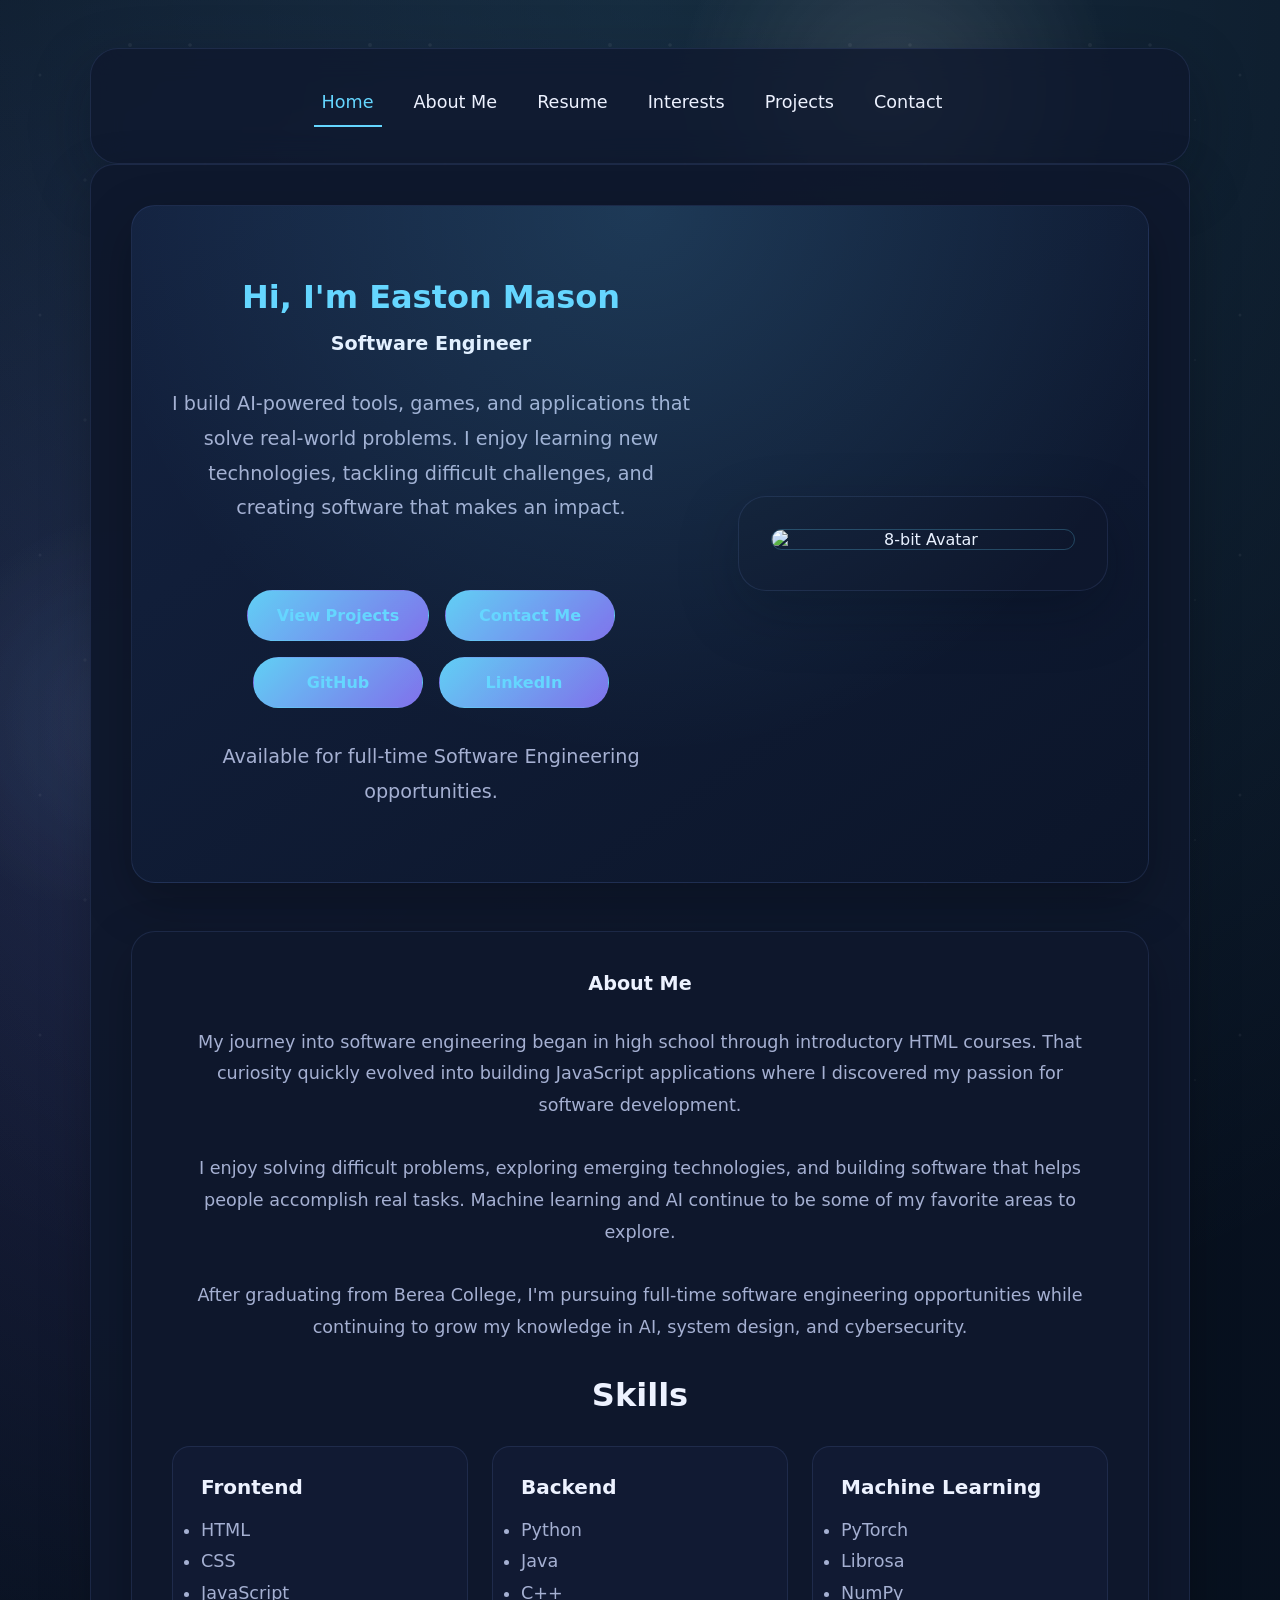
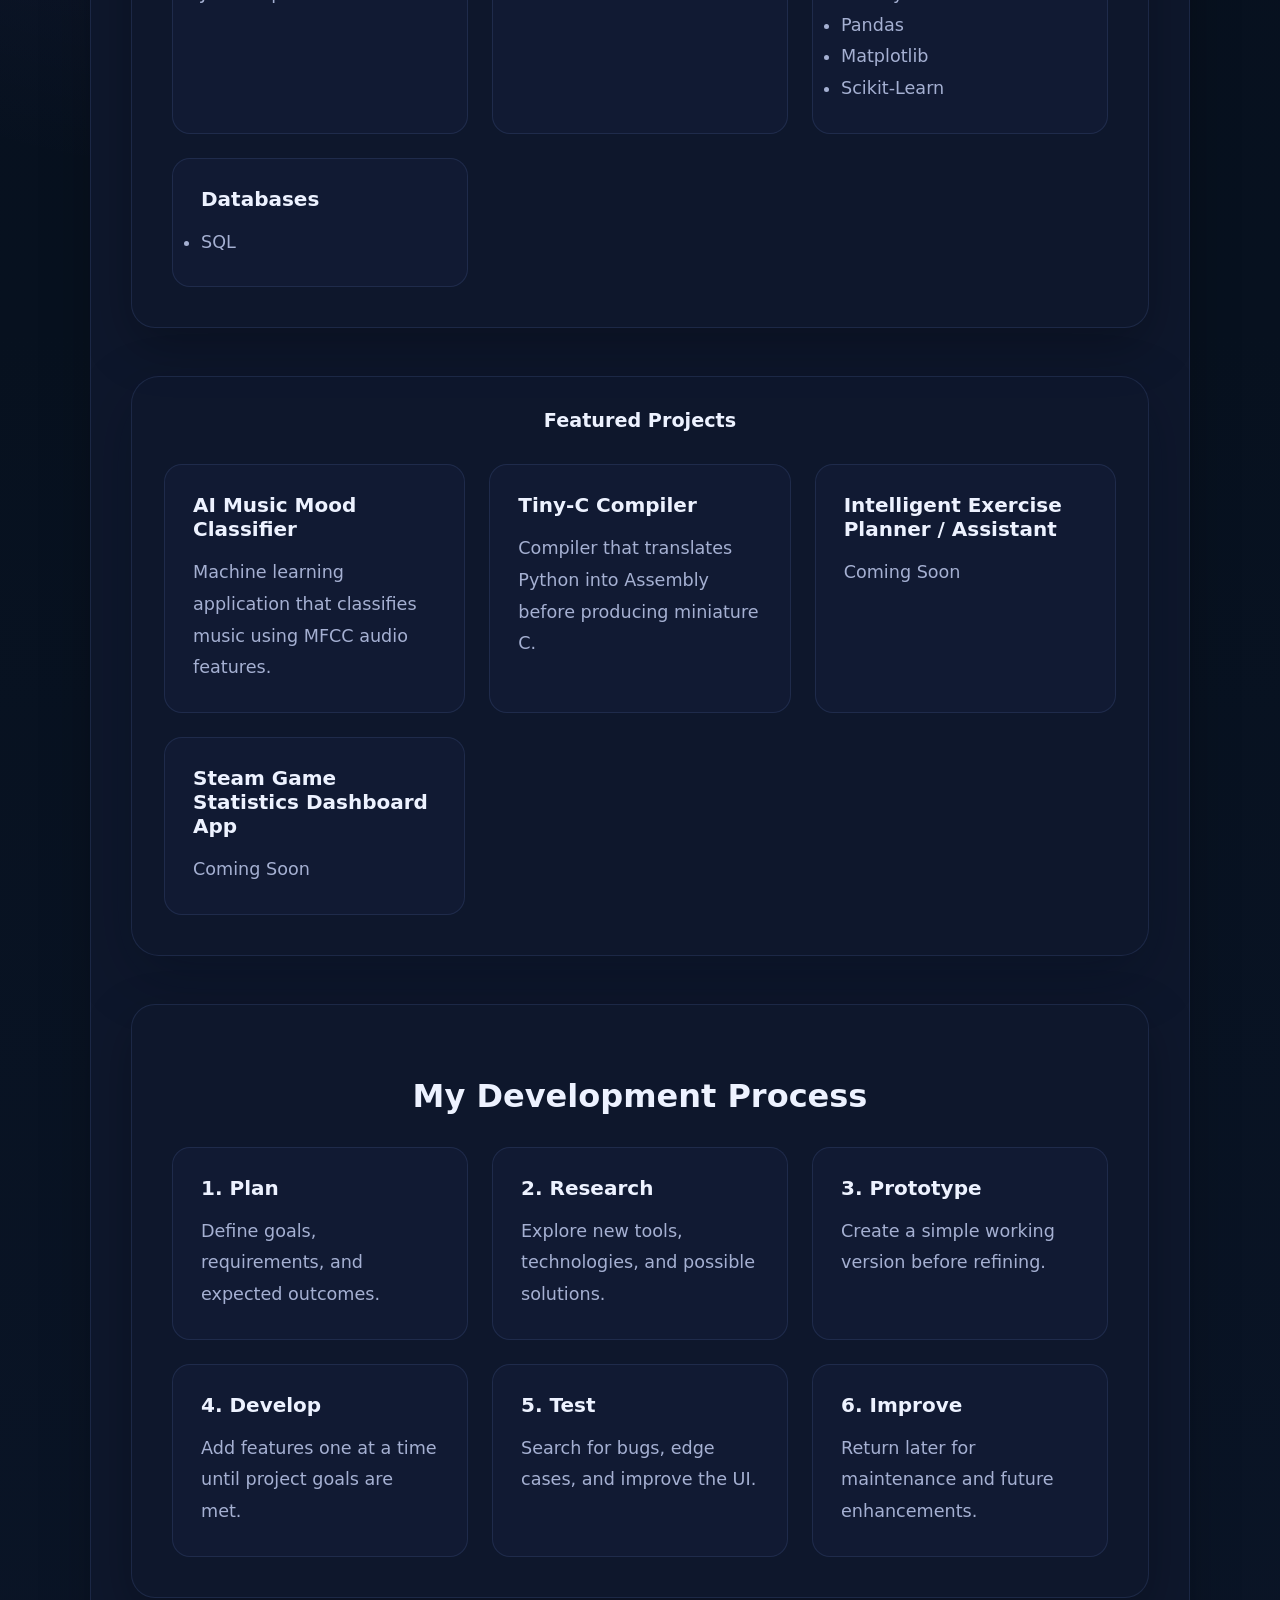
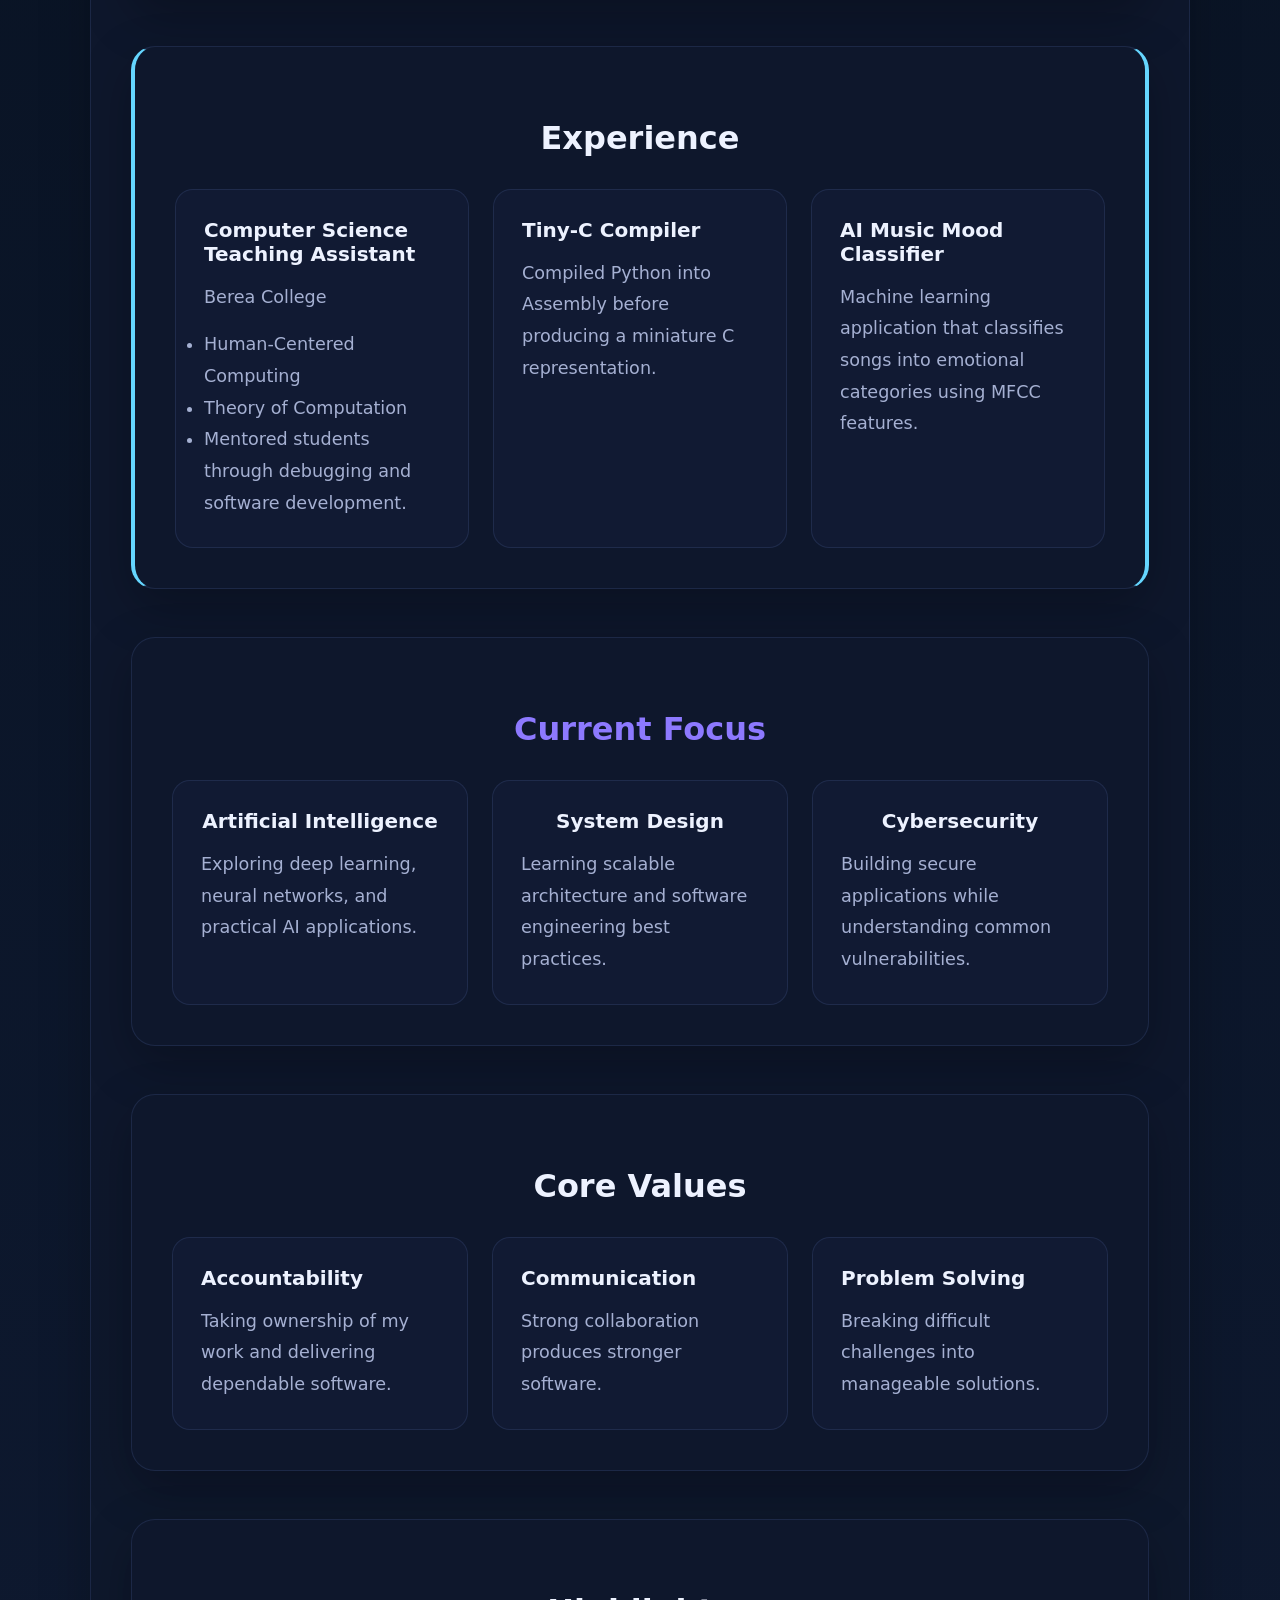
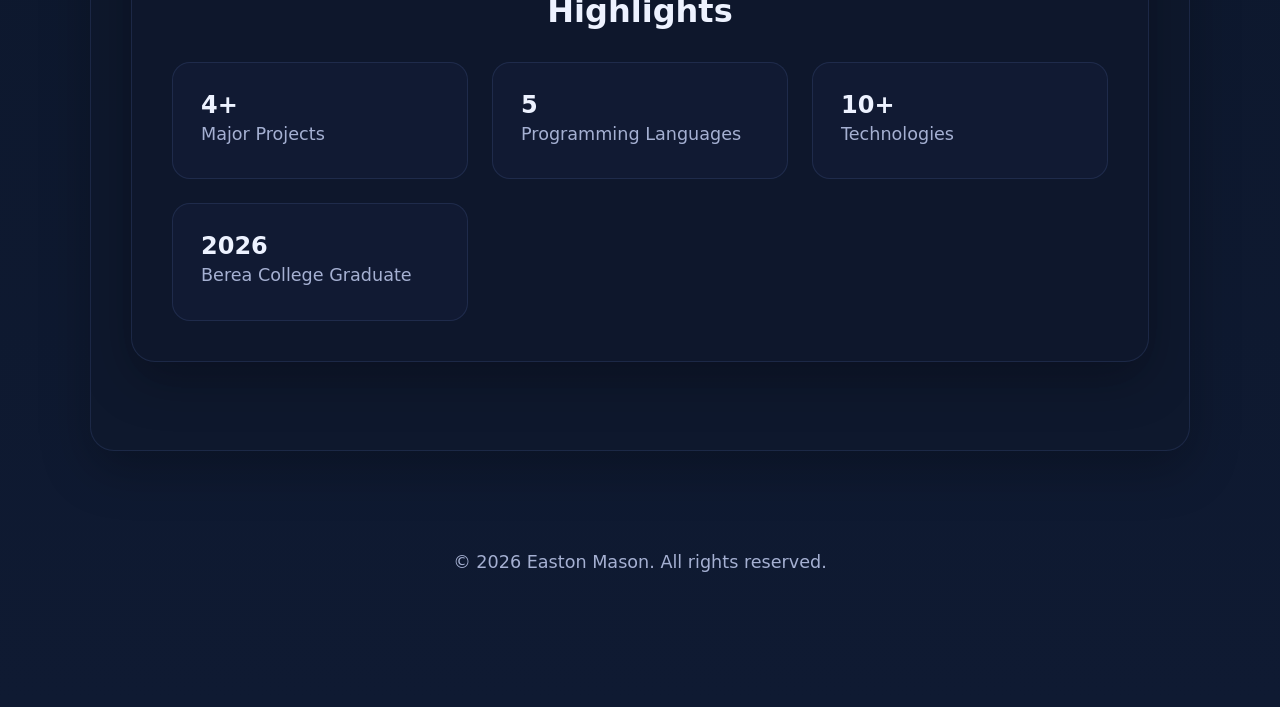
==== index.html @ e7742592 "changed featured project goals to more interesting projects" ====
<!DOCTYPE html>
<html lang="en">
    <head>
        <meta charset="UTF-8">
        <meta name="viewport" content="width=device-width, initial-scale=1.0">
        <title>Personal Portfolio | Easton Mason</title>
        <link rel="stylesheet" href="styles.css">
    </head>



    <body>
        <main>
            <header>
                <nav class="card container nav-container">
                    <ul class="nav-links">
                        <li><a href="index.html" class="active">Home</a></li>
                        <li><a href="about.html">About Me</a></li>
                        <li><a href="resume.html">Resume</a></li>
                        <li><a href="interests.html">Interests</a></li>
                        <li><a href="projects.html">Projects</a></li>
                        <li><a href="contact.html">Contact</a></li>
                    </ul>
                    <!-- Mobile Toggle Buttons -->
                    <div class="mobile-toggle">
                        <span class="bar"></span>
                        <span class="bar"></span>
                        <span class="bar"></span>
                    </div>
                </nav>
            </header>

            <section>
                <!-- Hero -->
                <section class="intro">
                    <div class="hero-grid">
                        <div class="hero-content">
                            <h1 class="section-title">
                                Hi, I'm <span>Easton Mason</span>
                            </h1>
                            <h2 class="section-subtitle">
                                Software Engineer
                            </h2>
                            <p>
                                I build AI-powered tools, games, and applications that solve
                                real-world problems. I enjoy learning new technologies,
                                tackling difficult challenges, and creating software that
                                makes an impact.
                            </p>
                            <div class="hero-buttons">
                                <a class="button" href="projects.html">
                                    View Projects
                                </a>
                                <a class="button" href="contact.html">
                                    Contact Me
                                </a>
                                <a class="button" href="https://github.com/masone3" target="_blank">
                                    GitHub
                                </a>
                                <a class="button" href="https://www.linkedin.com/in/easton-mason/" target="_blank">
                                    LinkedIn
                                </a>
                            </div>
                            <p>
                                Available for full-time Software Engineering opportunities.
                            </p>
                        </div>
                        <div class="card hero-avatar">
                            <img
                                src="images/avatar-placeholder.png"
                                alt="8-bit Avatar"
                                class="hero-avatar-image">
                        </div>
                    </div>
                </section>

                <!-- About / Skills -->
                <section>
                    <div class="about">
                        <h2 class="section-subtitle">About Me</h2>
                        <p class="content">
                            My journey into software engineering began in high school through
                            introductory HTML courses. That curiosity quickly evolved into
                            building JavaScript applications where I discovered my passion
                            for software development.
                        </p>
                        <p class="content">
                            I enjoy solving difficult problems, exploring emerging
                            technologies, and building software that helps people accomplish
                            real tasks. Machine learning and AI continue to be some of my
                            favorite areas to explore.
                        </p>
                        <p class="content">
                            After graduating from Berea College, I'm pursuing full-time
                            software engineering opportunities while continuing to grow my
                            knowledge in AI, system design, and cybersecurity.
                        </p>
                    </div>
                    <h2 class="section-title">Skills</h2>
                    <div class="feature-grid">
                        <article>
                            <h3>Frontend</h3>
                            <ul>
                                <li>HTML</li>
                                <li>CSS</li>
                                <li>JavaScript</li>
                            </ul>
                        </article>
                        <article>
                            <h3>Backend</h3>
                            <ul>
                                <li>Python</li>
                                <li>Java</li>
                                <li>C++</li>
                            </ul>
                        </article>
                        <article>
                            <h3>Machine Learning</h3>
                            <ul>
                                <li>PyTorch</li>
                                <li>Librosa</li>
                                <li>NumPy</li>
                                <li>Pandas</li>
                                <li>Matplotlib</li>
                                <li>Scikit-Learn</li>
                            </ul>
                        </article>
                        <article>
                            <h3>Databases</h3>
                            <ul>
                                <li>SQL</li>
                            </ul>
                        </article>
                    </div>
                </section>

                <!-- Featured Projects -->
                <section class="card">
                    <h2 class="section-subtitle">Featured Projects</h2>
                    <div class="feature-grid">
                        <article>
                            <h3>AI Music Mood Classifier</h3>
                            <p>Machine learning application that classifies music using MFCC audio features.</p>
                        </article>
                        <article>
                            <h3>Tiny-C Compiler</h3>
                            <p>Compiler that translates Python into Assembly before producing miniature C.</p>
                        </article>
                        <article>
                            <h3>Intelligent Exercise Planner / Assistant</h3>
                            <p>Coming Soon</p>
                        </article>
                        <article>
                            <h3>Steam Game Statistics Dashboard App</h3>
                            <p>Coming Soon</p>
                        </article>
                    </div>
                </section>

                <!-- Development Process -->
                <section>
                    <h2 class="section-title">
                        My Development Process
                    </h2>
                    <div class="feature-grid">
                        <article>
                            <h3>1. Plan</h3>
                            <p>Define goals, requirements, and expected outcomes.</p>
                        </article>
                        <article>
                            <h3>2. Research</h3>
                            <p>Explore new tools, technologies, and possible solutions.</p>
                        </article>
                        <article>
                            <h3>3. Prototype</h3>
                            <p>Create a simple working version before refining.</p>
                        </article>
                        <article>
                            <h3>4. Develop</h3>
                            <p>Add features one at a time until project goals are met.</p>
                        </article>
                        <article>
                            <h3>5. Test</h3>
                            <p>Search for bugs, edge cases, and improve the UI.</p>
                        </article>
                        <article>
                            <h3>6. Improve</h3>
                            <p>Return later for maintenance and future enhancements.</p>
                        </article>
                    </div>
                </section>

                <!-- Experience -->
                <section class="profile">
                    <h2 class="section-title">
                        Experience
                    </h2>
                    <div class="feature-grid">
                        <article>
                            <h3>
                                Computer Science Teaching Assistant
                            </h3>
                            <p>
                                Berea College
                            </p>
                            <ul>
                                <li>Human-Centered Computing</li>
                                <li>Theory of Computation</li>
                                <li>Mentored students through debugging and software development.</li>
                            </ul>
                        </article>
                        <article>
                            <h3>Tiny-C Compiler</h3>
                            <p>
                                Compiled Python into Assembly before producing a miniature C representation.
                            </p>
                        </article>
                        <article>
                            <h3>AI Music Mood Classifier</h3>
                            <p>
                                Machine learning application that classifies songs into emotional categories using MFCC features.
                            </p>
                        </article>
                    </div>
                </section>

                <!-- Current Focus -->
                <section class="focus">
                    <h2 class="section-title">
                        Current Focus
                    </h2>
                    <div class="feature-grid">
                        <article>
                            <h3>Artificial Intelligence</h3>
                            <p>
                                Exploring deep learning, neural networks, and practical AI applications.
                            </p>
                        </article>
                        <article>
                            <h3>System Design</h3>
                            <p>
                                Learning scalable architecture and software engineering best practices.
                            </p>
                        </article>
                        <article>
                            <h3>Cybersecurity</h3>
                            <p>
                                Building secure applications while understanding common vulnerabilities.
                            </p>
                        </article>
                    </div>
                </section>

                <!-- Core Values -->
                <section>
                    <h2 class="section-title">
                        Core Values
                    </h2>
                    <div class="feature-grid">
                        <article>
                            <h3>Accountability</h3>
                            <p>
                                Taking ownership of my work and delivering dependable software.
                            </p>
                        </article>
                        <article>
                            <h3>Communication</h3>
                            <p>
                                Strong collaboration produces stronger software.
                            </p>
                        </article>
                        <article>
                            <h3>Problem Solving</h3>
                            <p>
                                Breaking difficult challenges into manageable solutions.
                            </p>
                        </article>
                    </div>
                </section>

                <!-- Stats -->
                <section>
                    <h2 class="section-title">
                        Highlights
                    </h2>
                    <div class="feature-grid">
                        <article>
                            <h2>4+</h2>
                            <p>Major Projects</p>
                        </article>
                        <article>
                            <h2>5</h2>
                            <p>Programming Languages</p>
                        </article>
                        <article>
                            <h2>10+</h2>
                            <p>Technologies</p>
                        </article>
                        <article>
                            <h2>2026</h2>
                            <p>Berea College Graduate</p>
                        </article>
                    </div>
                </section>
            </section>
            
            <footer class="site-footer">
                <p>&copy; 2026 Easton Mason. All rights reserved.</p>
            </footer>
        </main>
    </body>
</html>
---- styles.css ----
/* Modern sleek starlight design */

/* CSS Variables */
:root {
  --bg-dark: #0b1220;
  --bg-mid: #121b34;
  --accent: #65d6ff;
  --accent-2: #8d79ff;
  --text-light: #edf2ff;
  --text-muted: #a5b0d2;
  --surface: rgba(20, 32, 58, 0.88);
}

/* Reset */
* {
  box-sizing: border-box;
  margin: 0;
  padding: 0;
}

html,
body {
  min-height: 100%;
  width: 100%;
  margin: 0%;
  padding: 0%;
}

/* Base Layout */
body {
  overscroll-behavior: none;
  overflow-x: hidden;
  font-family: Inter, system-ui, -apple-system, BlinkMacSystemFont, sans-serif;
  color: var(--text-light);
  background: radial-gradient(circle at top, rgba(101, 214, 255, 0.14), transparent 25%),
              radial-gradient(circle at 20% 15%, rgba(141, 121, 255, 0.16), transparent 20%),
              linear-gradient(180deg, #08101f 0%, #07111f 35%, #0f1a32 100%);
  overflow-x: hidden;
}

body::before,
body::after {
  opacity: 0.35;
  content: "";
  position: fixed;
  inset: 0;
  pointer-events: none;
}

body::before {
  background: url("data:image/svg+xml,%3Csvg xmlns='http://www.w3.org/2000/svg' width='160' height='160' viewBox='0 0 160 160'%3E%3Ccircle cx='20' cy='20' r='1.2' fill='%23ffffff' opacity='0.15'/%3E%3Ccircle cx='80' cy='40' r='1' fill='%23ffffff' opacity='0.12'/%3E%3Ccircle cx='140' cy='20' r='1.3' fill='%23ffffff' opacity='0.14'/%3E%3Ccircle cx='110' cy='110' r='1.1' fill='%23ffffff' opacity='0.1'/%3E%3Ccircle cx='30' cy='100' r='1.4' fill='%23ffffff' opacity='0.12'/%3E%3Ccircle cx='50' cy='70' r='0.8' fill='%23ffffff' opacity='0.08'/%3E%3C/svg%3E") repeat;
  opacity: 0.45;
  transform: scale(1.5);
}

body::after {
  background: radial-gradient(circle at 70% 10%, rgba(255, 255, 255, 0.18), transparent 18%),
              radial-gradient(circle at 10% 80%, rgba(133, 183, 255, 0.14), transparent 15%);
  opacity: 0.7;
  mix-blend-mode: screen;
}

main,
section {
  position: relative;
  z-index: 1;
}

/* Typography */
p {
  font-size: 1.1rem;
  color: var(--text-muted);
  line-height: 1.8;
  text-align: center;
  max-width: 80%;
  margin: 0 auto 2rem auto;
}

.name {
  font-size: 3rem;
  color: var(--text-light);
  margin-top: 2rem;
  margin-bottom: 1rem;
  text-align: center;
}

.section-title {
  font-size: 2rem;
  margin-top: 2rem;
  margin-bottom: 1rem;
  text-align: center;
}

.section-subtitle {
  font-size: 1.2rem;
  color: var(--text-light);
  margin-bottom: 2rem;
  text-align: center;
}

/* Components (container, card, buttons) */
.container {
  width: min(100%, calc(100% - 2rem));
  margin: 0 auto;
}

.card {
  background: rgba(15, 24, 45, 0.78);
  border: 1px solid rgba(132, 165, 255, 0.12);
  border-radius: 28px;
  padding: 2rem 2rem 2.5rem;
  box-shadow: 0 20px 60px rgba(4, 11, 22, 0.28);
}

.card:hover {
  border-color: rgba(101, 214, 255, 0.35);
  box-shadow: 0 28px 70px rgba(4, 11, 22, 0.35);
}

button,
a.button {
  display: flex;
  align-items: center;
  justify-content: center;
  padding: 0.95rem 1.8rem;
  border-radius: 999px;
  border: 1px solid transparent;
  background: linear-gradient(135deg, rgba(101,216,255,0.95), rgba(141,121,255,0.9));
  color: #06101c;
  font-weight: 600;
  text-decoration: none;
  transition: transform 0.25s ease, box-shadow 0.25s ease;
}

button:hover,
a.button:hover {
  transform: translateY(-2px);
  box-shadow: 0 18px 40px rgba(101, 214, 255, 0.22);
}

.parent-container {
  display: flex;
  justify-content: center;
  align-items: center;
  min-height: 100vh;
  padding: 2rem 2rem;
}

/* Navigation */
.nav-container {
  display: flex;
  backdrop-filter: blur(14px);
  justify-content: center;
  align-items: center;
  gap: 1rem;
  width: 100%;
}

.nav-links {
  display: flex;
  align-items: center;
  list-style: none;
  gap: 1.5rem;
  margin: 0;
  padding: 0;
  max-width: none;
  justify-content: center;
  width: 100%;
}

.nav-links li a {
  display: flex;
  line-height: 1.5;
  padding: 0.5rem 0.5rem;
  color: var(--text-light);
  text-decoration: none;
  font-weight: 500;
  transition: transform 0.35s ease, border-color 0.35s ease, box-shadow 0.35s ease, color 0.25s ease;
}

.nav-links li a:hover,
.nav-links li a:active {
  color: var(--accent);
}

/* Hero CTA Buttons */
.hero-buttons {
  display: flex;
  justify-content: center;
  align-items: center;
  flex-wrap: wrap;
  gap: 1rem;
  margin: 2rem 0;
}

.hero-buttons .button {
  min-width: 170px;
}

.hero-grid {
  display: grid;
  grid-template-columns: 1.4fr 1fr;
  gap: 3rem;
  align-items: center;
}

.hero-content {
  display: flex;
  flex-direction: column;
  justify-content: center;
}

.hero-avatar {
  display: flex;
  justify-content: center;
  align-items: center;
}

.hero-avatar img {
  width: min(100%, 340px);
  border-radius: 24px;
  border: 1px solid rgba(101, 214, 255, 0.25);
}

/* Shared Content Layout */

.content {
  display: flex;
  flex-direction: column;
  gap: 2rem;
}

.content-list-item {
  font-size: 1.1rem;
  color: var(--text-muted);
  line-height: 1.8;
}


a:link {
  color: var(--accent);
  text-decoration: none;
  transition: color 0.25s ease;
}

a:visited {
  color: var(--accent-2);
}

a:hover {
  color: var(--accent-2);
}

a:active {
  color: var(--accent);
}

/* Lists */
ul {
  list-style-type: disc;
  color: var(--text-muted);
  line-height: 1.8;
  text-align: left;
  max-width: 80%;
  margin: auto auto 2rem auto;
}

li {
  font-size: 1.1rem;
  color: var(--text-muted);
  line-height: 1.8;
  max-width: 80%;
}

/* Footer */
footer {
  padding: 3rem 0 2rem;
  color: var(--text-muted);
  text-align: center;
}

/* Responsive */
@media (max-width: 768px) {

  main {
    margin: 2rem auto;
  }

  main section {
    padding: 2rem 1.5rem;
  }

  .hero-grid {
    grid-template-columns: 1fr;
    text-align: center;
  }

  .hero-buttons {
    flex-direction: column;
  }

  .hero-buttons .button {
    width: 100%;
  }
}

/* ===========================
   Home Page
   =========================== */

.home-text {
  max-width: 900px;
  margin: 0 auto 2rem;
}

main > .section-title {
  margin-top: 3rem;
}

main > ul {
  max-width: 650px;
}

main > ul li {
  max-width: none;
}

.name {
  margin-top: 2rem;
}

/* ===========================
   About Page
   =========================== */

main {
  width: min(1100px, calc(100% - 2rem));
  margin: 3rem auto;
}

main section {
  background: rgba(15, 24, 45, 0.96);
  border: 1px solid rgba(132, 165, 255, 0.12);
  border-radius: 24px;
  padding: 2.5rem;
  margin-bottom: 3rem;
  box-shadow: 0 18px 50px rgba(0, 0, 0, 0.25);
}

main section p {
  max-width: 900px;
}

.profile-list {
  list-style: none;
  max-width: 700px;
  margin: 2rem auto 0;
  padding: 0;
}

.profile-list li {
  max-width: none;
  margin: 0.75rem 0;
  padding: 0.9rem 1.2rem;
  background: rgba(101, 214, 255, 0.05);
  border-left: 3px solid var(--accent);
  border-radius: 10px;
}

/* Intro Section */
.intro {
  text-align: center;
  background: linear-gradient(
    145deg,
    rgba(20, 35, 65, 0.96),
    rgba(12, 22, 42, 0.96)
  );
  position: relative;
  overflow: hidden;
}

.intro::before {
  content: "";
  position: absolute;
  inset: 0;
  background: radial-gradient(
    circle at top,
    rgba(101, 214, 255, 0.15),
    transparent 65%
  );
  pointer-events: none;
}

.intro .section-title {
  color: var(--accent);
}

.intro p {
  font-size: 1.2rem;
  max-width: 750px;
}

/* Profile Section */
.profile {
  border-left: 4px solid var(--accent);
  border-right: 4px solid var(--accent);
  transition: transform 0.3s ease,
              border-color 0.3s ease,
              box-shadow 0.3s ease;
}

.profile:hover {
  border-left-color: var(--accent-2);
  border-right-color: var(--accent-2);
  box-shadow: 0 22px 50px rgba(0, 0, 0, 0.3);
}

.profile .section-title {
  color: var(--text-light);
}

/* Focus Section */
.focus {
  text-align: center;
  position: relative;
}

.focus .section-title {
  color: var(--accent-2);
}

.focus .container {
  margin-top: 3rem;
}

.focus .button {
  width: fit-content;
  margin: 1.5rem auto 0;
}

.focus .section-subtitle {
  color: var(--text-muted);
}

.feature-grid {
  display: grid;
  grid-template-columns: repeat(auto-fit, minmax(240px, 1fr));
  gap: 1.5rem;
  margin-top: 2rem;
}

.feature-grid article {
  background: rgba(18, 27, 52, 0.98);
  border: 1px solid rgba(132, 165, 255, 0.12);
  border-radius: 18px;
  padding: 1.75rem;
  transition: transform 0.25s ease,
              border-color 0.25s ease,
              box-shadow 0.25s ease;
}

.feature-grid article:hover {
  transform: translateY(-6px);
  border-color: rgba(101, 214, 255, 0.35);
  box-shadow: 0 20px 40px rgba(0, 0, 0, 0.3);
}

.feature-grid p {
  max-width: 100%;
  margin-bottom: 0;
}

.feature-grid article h3 {
  color: var(--text-light);
  margin-bottom: 1rem;
  font-size: 1.25rem;
}

.feature-grid article p {
  text-align: left;
}

.feature-grid ul {
  max-width: 100%;
  margin: 1rem 0 0;
}

.feature-grid li {
  max-width: 100%;
}

.nav-links a.active {
  color: var(--accent);
  position: relative;
}

.nav-links a.active::after {
  content: "";
  position: absolute;
  left: 0;
  bottom: -4px;
  width: 100%;
  height: 2px;
  background: var(--accent);
}

.site-footer {
  padding: 3rem 1rem;
  text-align: center;
}

@media (max-width: 768px) {
  main {
    margin: 2rem auto;
  }

  main section {
    padding: 2rem 1.5rem;
  }
}

/* ===========================
   Resume Page
   =========================== */
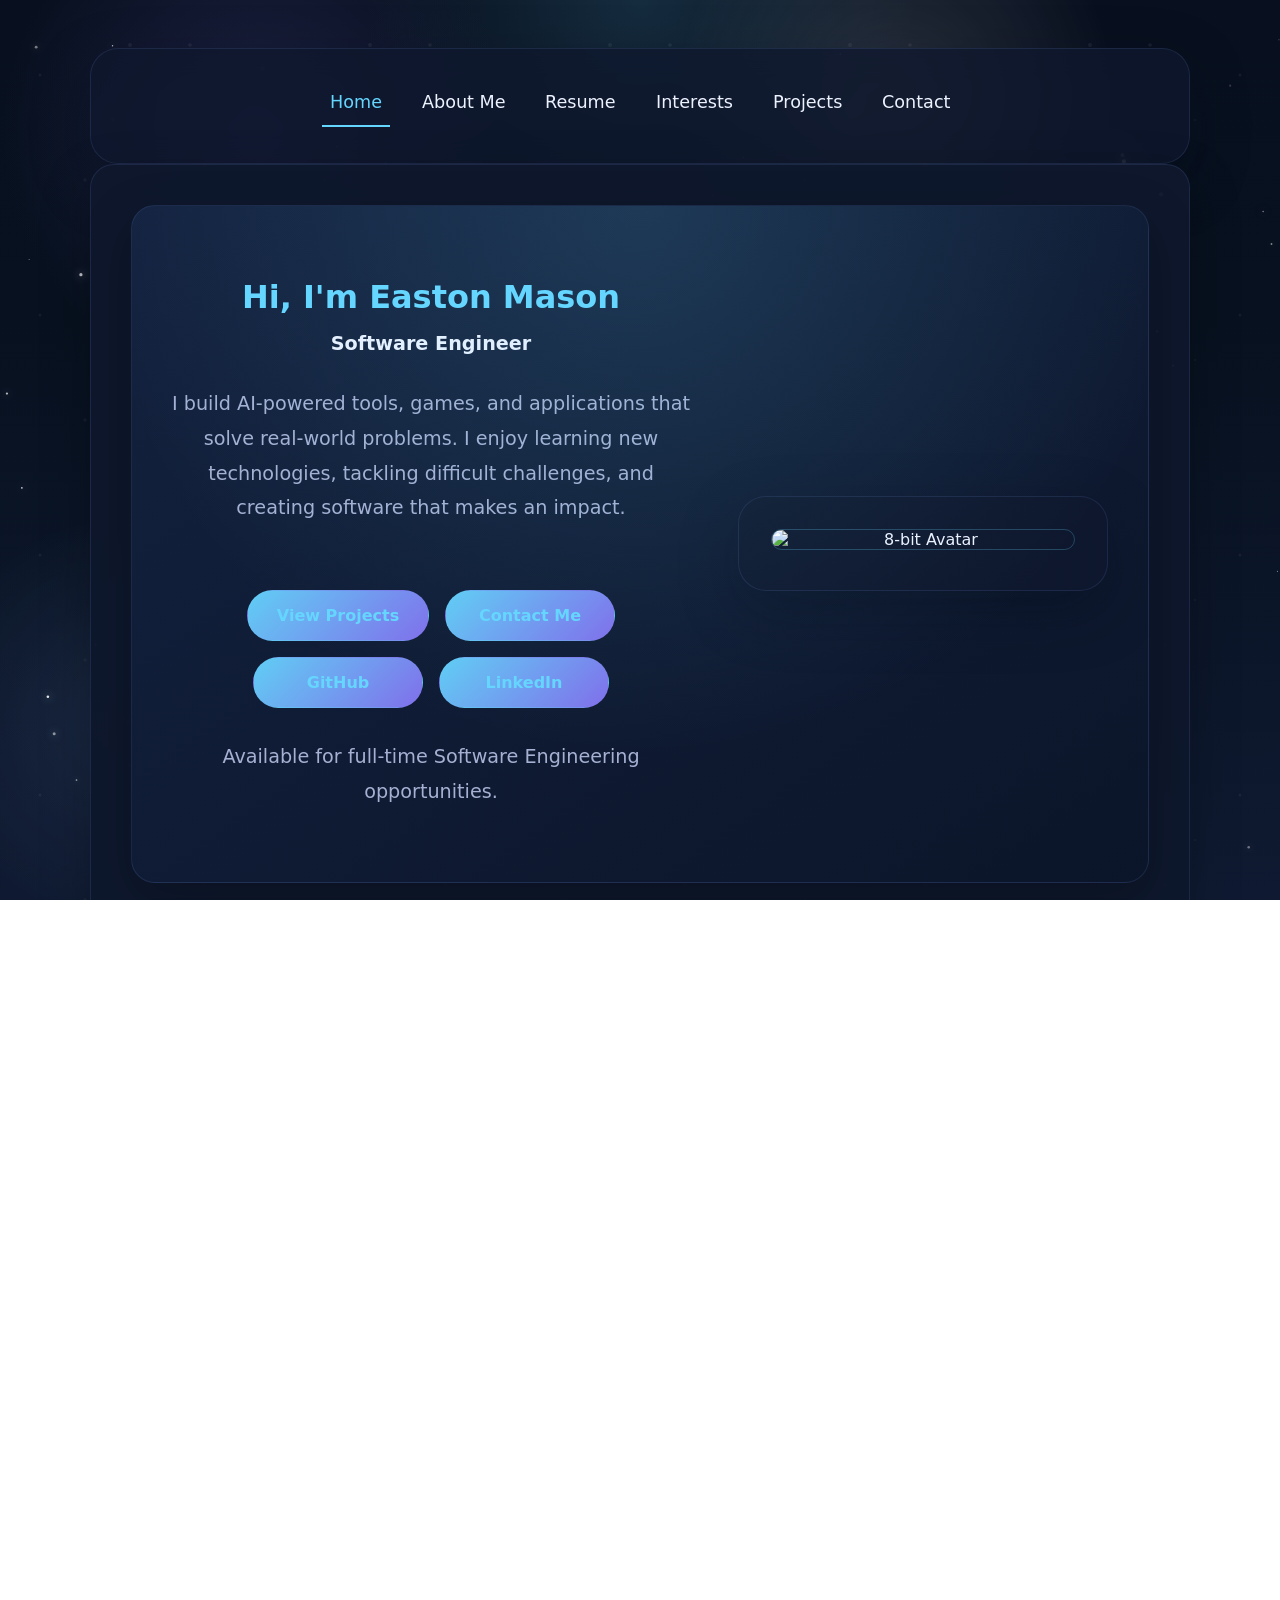
==== commit 7bdeb743: "added missing script.js to index, about, and added correct information to interests.html" ====
--- a/index.html
+++ b/index.html
@@ -307,6 +307,7 @@
             <footer class="site-footer">
                 <p>&copy; 2026 Easton Mason. All rights reserved.</p>
             </footer>
+            <script src="script.js"></script>
         </main>
     </body>
 </html>
--- a/styles.css
+++ b/styles.css
@@ -21,15 +21,16 @@
 html,
 body {
   min-height: 100%;
+  height: 100%;
   width: 100%;
   margin: 0%;
   padding: 0%;
+  overscroll-behavior: none;
+  overflow-x: hidden;
 }
 
 /* Base Layout */
 body {
-  overscroll-behavior: none;
-  overflow-x: hidden;
   font-family: Inter, system-ui, -apple-system, BlinkMacSystemFont, sans-serif;
   color: var(--text-light);
   background: radial-gradient(circle at top, rgba(101, 214, 255, 0.14), transparent 25%),
@@ -146,6 +147,21 @@
   padding: 2rem 2rem;
 }
 
+.mobile-toggle {
+  display: none;
+  flex-direction: column;
+  gap: 5px;
+  cursor: pointer;
+}
+
+.mobile-toggle span {
+  display: block;
+  width: 26px;
+  height: 3px;
+  background: var(--text-light);
+  border-radius: 999px;
+}
+
 /* Navigation */
 .nav-container {
   display: flex;
@@ -301,6 +317,32 @@
 
   .hero-buttons .button {
     width: 100%;
+  }
+
+  .feature-grid {
+    grid-template-columns: 1fr;
+  }
+
+  .nav-container {
+    flex-direction: column;
+    align-items: stretch;
+  }
+
+  .mobile-toggle {
+    display: flex;
+    align-self: flex-end;
+    margin-bottom: 1rem;
+  }
+
+  .nav-links {
+    display: none;
+    flex-direction: column;
+    align-items: center;
+    gap: 1rem;
+  }
+
+  .nav-links.active {
+    display: flex;
   }
 }
 
@@ -509,17 +551,6 @@
   text-align: center;
 }
 
-@media (max-width: 768px) {
-  main {
-    margin: 2rem auto;
-  }
-
-  main section {
-    padding: 2rem 1.5rem;
-  }
-}
-
 /* ===========================
    Resume Page
    =========================== */
-
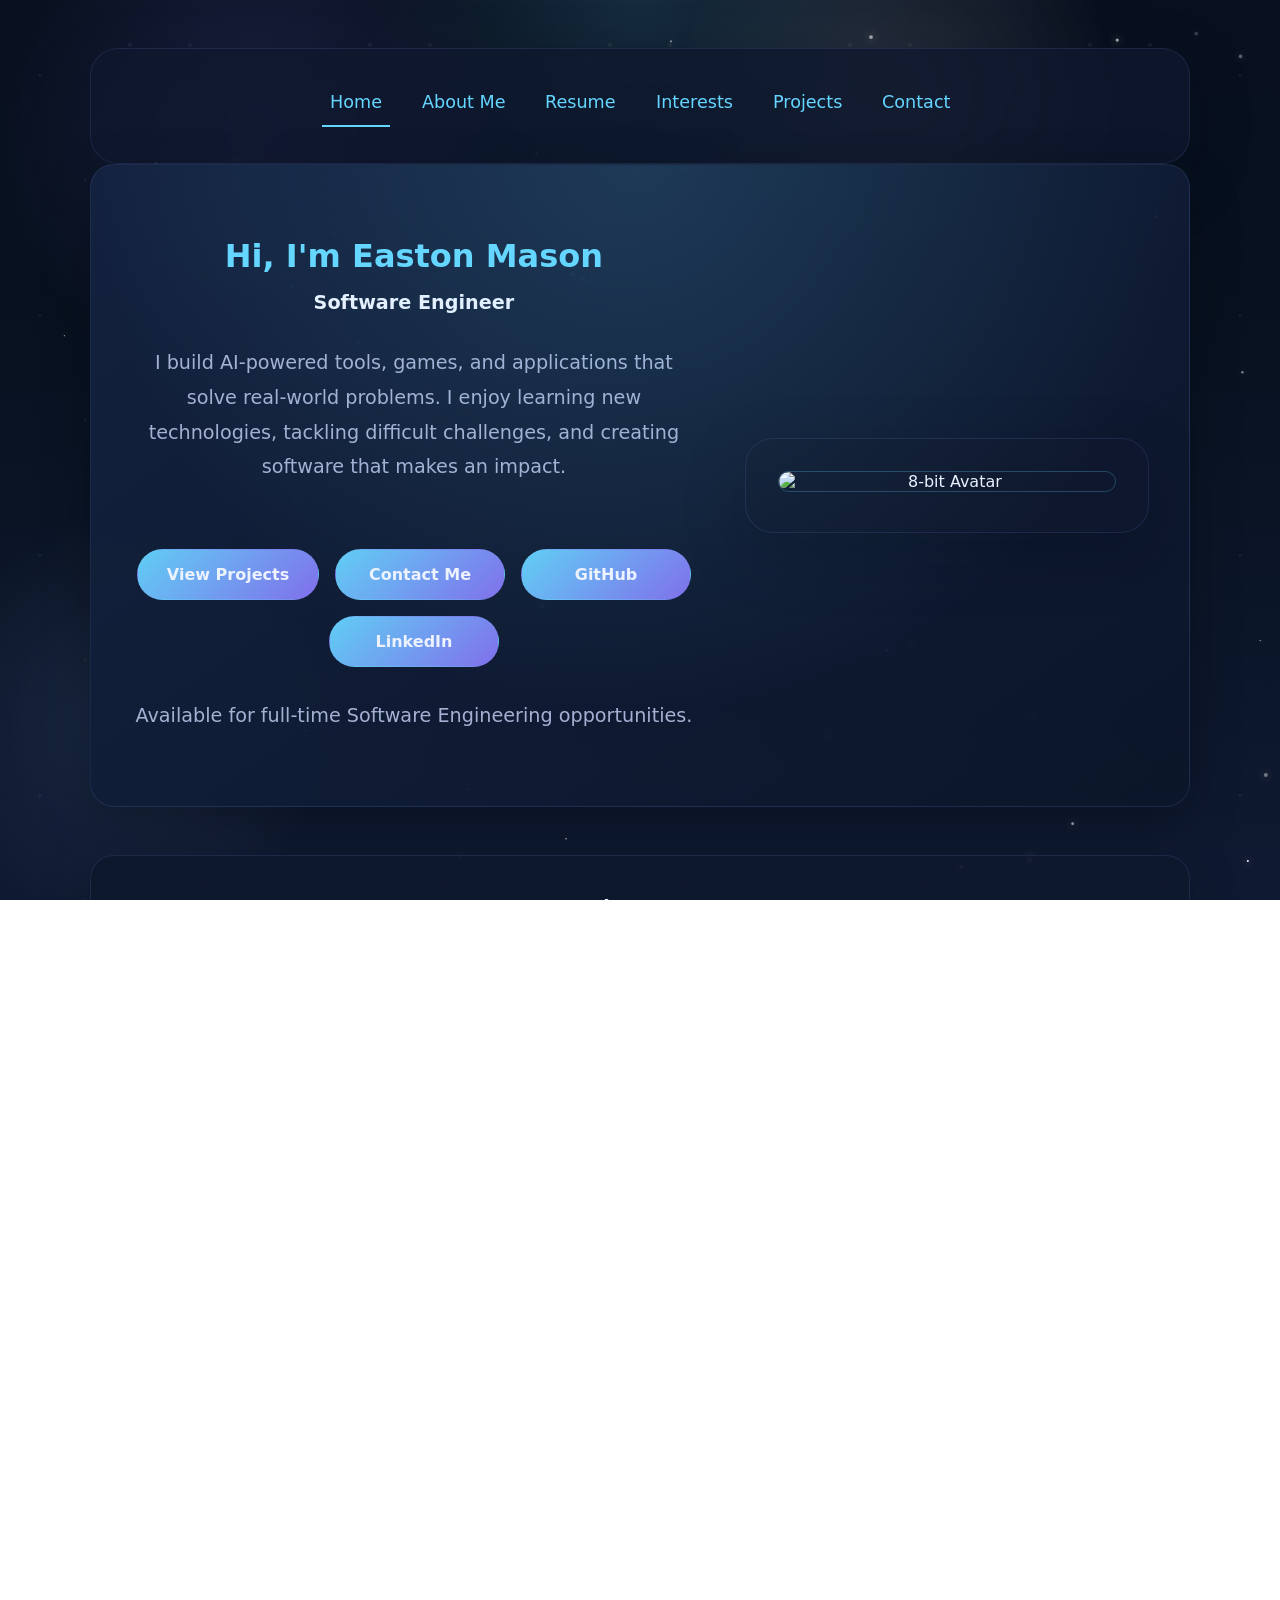
==== commit 842b9b0c: "added information to projects.html and ensured consistent styling for all currently "semi-finished" " ====
--- a/index.html
+++ b/index.html
@@ -21,6 +21,7 @@
                         <li><a href="projects.html">Projects</a></li>
                         <li><a href="contact.html">Contact</a></li>
                     </ul>
+                    
                     <!-- Mobile Toggle Buttons -->
                     <div class="mobile-toggle">
                         <span class="bar"></span>
@@ -30,278 +31,276 @@
                 </nav>
             </header>
 
+            <!-- Hero -->
+            <section class="intro">
+                <div class="hero-grid">
+                    <div class="hero-content">
+                        <h1 class="section-title">
+                            Hi, I'm <span>Easton Mason</span>
+                        </h1>
+                        <h2 class="section-subtitle">
+                            Software Engineer
+                        </h2>
+                        <p>
+                            I build AI-powered tools, games, and applications that solve
+                            real-world problems. I enjoy learning new technologies,
+                            tackling difficult challenges, and creating software that
+                            makes an impact.
+                        </p>
+                        <div class="hero-buttons">
+                            <a class="button" href="projects.html">
+                                View Projects
+                            </a>
+                            <a class="button" href="contact.html">
+                                Contact Me
+                            </a>
+                            <a class="button" href="https://github.com/masone3" target="_blank">
+                                GitHub
+                            </a>
+                            <a class="button" href="https://www.linkedin.com/in/easton-mason/" target="_blank">
+                                LinkedIn
+                            </a>
+                        </div>
+                        <p>
+                            Available for full-time Software Engineering opportunities.
+                        </p>
+                    </div>
+                    <div class="card hero-avatar">
+                        <img
+                            src="images/avatar-placeholder.png"
+                            alt="8-bit Avatar"
+                            class="hero-avatar-image">
+                    </div>
+                </div>
+            </section>
+
+            <!-- About / Skills -->
             <section>
-                <!-- Hero -->
-                <section class="intro">
-                    <div class="hero-grid">
-                        <div class="hero-content">
-                            <h1 class="section-title">
-                                Hi, I'm <span>Easton Mason</span>
-                            </h1>
-                            <h2 class="section-subtitle">
-                                Software Engineer
-                            </h2>
-                            <p>
-                                I build AI-powered tools, games, and applications that solve
-                                real-world problems. I enjoy learning new technologies,
-                                tackling difficult challenges, and creating software that
-                                makes an impact.
-                            </p>
-                            <div class="hero-buttons">
-                                <a class="button" href="projects.html">
-                                    View Projects
-                                </a>
-                                <a class="button" href="contact.html">
-                                    Contact Me
-                                </a>
-                                <a class="button" href="https://github.com/masone3" target="_blank">
-                                    GitHub
-                                </a>
-                                <a class="button" href="https://www.linkedin.com/in/easton-mason/" target="_blank">
-                                    LinkedIn
-                                </a>
-                            </div>
-                            <p>
-                                Available for full-time Software Engineering opportunities.
-                            </p>
-                        </div>
-                        <div class="card hero-avatar">
-                            <img
-                                src="images/avatar-placeholder.png"
-                                alt="8-bit Avatar"
-                                class="hero-avatar-image">
-                        </div>
-                    </div>
-                </section>
-
-                <!-- About / Skills -->
-                <section>
-                    <div class="about">
-                        <h2 class="section-subtitle">About Me</h2>
-                        <p class="content">
-                            My journey into software engineering began in high school through
-                            introductory HTML courses. That curiosity quickly evolved into
-                            building JavaScript applications where I discovered my passion
-                            for software development.
-                        </p>
-                        <p class="content">
-                            I enjoy solving difficult problems, exploring emerging
-                            technologies, and building software that helps people accomplish
-                            real tasks. Machine learning and AI continue to be some of my
-                            favorite areas to explore.
-                        </p>
-                        <p class="content">
-                            After graduating from Berea College, I'm pursuing full-time
-                            software engineering opportunities while continuing to grow my
-                            knowledge in AI, system design, and cybersecurity.
-                        </p>
-                    </div>
-                    <h2 class="section-title">Skills</h2>
-                    <div class="feature-grid">
-                        <article>
-                            <h3>Frontend</h3>
-                            <ul>
-                                <li>HTML</li>
-                                <li>CSS</li>
-                                <li>JavaScript</li>
-                            </ul>
-                        </article>
-                        <article>
-                            <h3>Backend</h3>
-                            <ul>
-                                <li>Python</li>
-                                <li>Java</li>
-                                <li>C++</li>
-                            </ul>
-                        </article>
-                        <article>
-                            <h3>Machine Learning</h3>
-                            <ul>
-                                <li>PyTorch</li>
-                                <li>Librosa</li>
-                                <li>NumPy</li>
-                                <li>Pandas</li>
-                                <li>Matplotlib</li>
-                                <li>Scikit-Learn</li>
-                            </ul>
-                        </article>
-                        <article>
-                            <h3>Databases</h3>
-                            <ul>
-                                <li>SQL</li>
-                            </ul>
-                        </article>
-                    </div>
-                </section>
-
-                <!-- Featured Projects -->
-                <section class="card">
-                    <h2 class="section-subtitle">Featured Projects</h2>
-                    <div class="feature-grid">
-                        <article>
-                            <h3>AI Music Mood Classifier</h3>
-                            <p>Machine learning application that classifies music using MFCC audio features.</p>
-                        </article>
-                        <article>
-                            <h3>Tiny-C Compiler</h3>
-                            <p>Compiler that translates Python into Assembly before producing miniature C.</p>
-                        </article>
-                        <article>
-                            <h3>Intelligent Exercise Planner / Assistant</h3>
-                            <p>Coming Soon</p>
-                        </article>
-                        <article>
-                            <h3>Steam Game Statistics Dashboard App</h3>
-                            <p>Coming Soon</p>
-                        </article>
-                    </div>
-                </section>
-
-                <!-- Development Process -->
-                <section>
-                    <h2 class="section-title">
-                        My Development Process
-                    </h2>
-                    <div class="feature-grid">
-                        <article>
-                            <h3>1. Plan</h3>
-                            <p>Define goals, requirements, and expected outcomes.</p>
-                        </article>
-                        <article>
-                            <h3>2. Research</h3>
-                            <p>Explore new tools, technologies, and possible solutions.</p>
-                        </article>
-                        <article>
-                            <h3>3. Prototype</h3>
-                            <p>Create a simple working version before refining.</p>
-                        </article>
-                        <article>
-                            <h3>4. Develop</h3>
-                            <p>Add features one at a time until project goals are met.</p>
-                        </article>
-                        <article>
-                            <h3>5. Test</h3>
-                            <p>Search for bugs, edge cases, and improve the UI.</p>
-                        </article>
-                        <article>
-                            <h3>6. Improve</h3>
-                            <p>Return later for maintenance and future enhancements.</p>
-                        </article>
-                    </div>
-                </section>
-
-                <!-- Experience -->
-                <section class="profile">
-                    <h2 class="section-title">
-                        Experience
-                    </h2>
-                    <div class="feature-grid">
-                        <article>
-                            <h3>
-                                Computer Science Teaching Assistant
-                            </h3>
-                            <p>
-                                Berea College
-                            </p>
-                            <ul>
-                                <li>Human-Centered Computing</li>
-                                <li>Theory of Computation</li>
-                                <li>Mentored students through debugging and software development.</li>
-                            </ul>
-                        </article>
-                        <article>
-                            <h3>Tiny-C Compiler</h3>
-                            <p>
-                                Compiled Python into Assembly before producing a miniature C representation.
-                            </p>
-                        </article>
-                        <article>
-                            <h3>AI Music Mood Classifier</h3>
-                            <p>
-                                Machine learning application that classifies songs into emotional categories using MFCC features.
-                            </p>
-                        </article>
-                    </div>
-                </section>
-
-                <!-- Current Focus -->
-                <section class="focus">
-                    <h2 class="section-title">
-                        Current Focus
-                    </h2>
-                    <div class="feature-grid">
-                        <article>
-                            <h3>Artificial Intelligence</h3>
-                            <p>
-                                Exploring deep learning, neural networks, and practical AI applications.
-                            </p>
-                        </article>
-                        <article>
-                            <h3>System Design</h3>
-                            <p>
-                                Learning scalable architecture and software engineering best practices.
-                            </p>
-                        </article>
-                        <article>
-                            <h3>Cybersecurity</h3>
-                            <p>
-                                Building secure applications while understanding common vulnerabilities.
-                            </p>
-                        </article>
-                    </div>
-                </section>
-
-                <!-- Core Values -->
-                <section>
-                    <h2 class="section-title">
-                        Core Values
-                    </h2>
-                    <div class="feature-grid">
-                        <article>
-                            <h3>Accountability</h3>
-                            <p>
-                                Taking ownership of my work and delivering dependable software.
-                            </p>
-                        </article>
-                        <article>
-                            <h3>Communication</h3>
-                            <p>
-                                Strong collaboration produces stronger software.
-                            </p>
-                        </article>
-                        <article>
-                            <h3>Problem Solving</h3>
-                            <p>
-                                Breaking difficult challenges into manageable solutions.
-                            </p>
-                        </article>
-                    </div>
-                </section>
-
-                <!-- Stats -->
-                <section>
-                    <h2 class="section-title">
-                        Highlights
-                    </h2>
-                    <div class="feature-grid">
-                        <article>
-                            <h2>4+</h2>
-                            <p>Major Projects</p>
-                        </article>
-                        <article>
-                            <h2>5</h2>
-                            <p>Programming Languages</p>
-                        </article>
-                        <article>
-                            <h2>10+</h2>
-                            <p>Technologies</p>
-                        </article>
-                        <article>
-                            <h2>2026</h2>
-                            <p>Berea College Graduate</p>
-                        </article>
-                    </div>
-                </section>
+                <div class="about">
+                    <h2 class="section-subtitle">About Me</h2>
+                    <p class="content">
+                        My journey into software engineering began in high school through
+                        introductory HTML courses. That curiosity quickly evolved into
+                        building JavaScript applications where I discovered my passion
+                        for software development.
+                    </p>
+                    <p class="content">
+                        I enjoy solving difficult problems, exploring emerging
+                        technologies, and building software that helps people accomplish
+                        real tasks. Machine learning and AI continue to be some of my
+                        favorite areas to explore.
+                    </p>
+                    <p class="content">
+                        After graduating from Berea College, I'm pursuing full-time
+                        software engineering opportunities while continuing to grow my
+                        knowledge in AI, system design, and cybersecurity.
+                    </p>
+                </div>
+                <h2 class="section-title">Skills</h2>
+                <div class="feature-grid">
+                    <article>
+                        <h3>Frontend</h3>
+                        <ul>
+                            <li>HTML</li>
+                            <li>CSS</li>
+                            <li>JavaScript</li>
+                        </ul>
+                    </article>
+                    <article>
+                        <h3>Backend</h3>
+                        <ul>
+                            <li>Python</li>
+                            <li>Java</li>
+                            <li>C++</li>
+                        </ul>
+                    </article>
+                    <article>
+                        <h3>Machine Learning</h3>
+                        <ul>
+                            <li>PyTorch</li>
+                            <li>Librosa</li>
+                            <li>NumPy</li>
+                            <li>Pandas</li>
+                            <li>Matplotlib</li>
+                            <li>Scikit-Learn</li>
+                        </ul>
+                    </article>
+                    <article>
+                        <h3>Databases</h3>
+                        <ul>
+                            <li>SQL</li>
+                        </ul>
+                    </article>
+                </div>
+            </section>
+
+            <!-- Featured Projects -->
+            <section class="card">
+                <h2 class="section-subtitle">Featured Projects</h2>
+                <div class="feature-grid">
+                    <article>
+                        <h3>AI Music Mood Classifier</h3>
+                        <p>Machine learning application that classifies music using MFCC audio features.</p>
+                    </article>
+                    <article>
+                        <h3>Tiny-C Compiler</h3>
+                        <p>Compiler that translates Python into Assembly before producing miniature C.</p>
+                    </article>
+                    <article>
+                        <h3>Intelligent Exercise Planner / Assistant</h3>
+                        <p>Coming Soon</p>
+                    </article>
+                    <article>
+                        <h3>Steam Game Statistics Dashboard App</h3>
+                        <p>Coming Soon</p>
+                    </article>
+                </div>
+            </section>
+
+            <!-- Development Process -->
+            <section>
+                <h2 class="section-title">
+                    My Development Process
+                </h2>
+                <div class="feature-grid">
+                    <article>
+                        <h3>1. Plan</h3>
+                        <p>Define goals, requirements, and expected outcomes.</p>
+                    </article>
+                    <article>
+                        <h3>2. Research</h3>
+                        <p>Explore new tools, technologies, and possible solutions.</p>
+                    </article>
+                    <article>
+                        <h3>3. Prototype</h3>
+                        <p>Create a simple working version before refining.</p>
+                    </article>
+                    <article>
+                        <h3>4. Develop</h3>
+                        <p>Add features one at a time until project goals are met.</p>
+                    </article>
+                    <article>
+                        <h3>5. Test</h3>
+                        <p>Search for bugs, edge cases, and improve the UI.</p>
+                    </article>
+                    <article>
+                        <h3>6. Improve</h3>
+                        <p>Return later for maintenance and future enhancements.</p>
+                    </article>
+                </div>
+            </section>
+
+            <!-- Experience -->
+            <section class="profile">
+                <h2 class="section-title">
+                    Experience
+                </h2>
+                <div class="feature-grid">
+                    <article>
+                        <h3>
+                            Computer Science Teaching Assistant
+                        </h3>
+                        <p>
+                            Berea College
+                        </p>
+                        <ul>
+                            <li>Human-Centered Computing</li>
+                            <li>Theory of Computation</li>
+                            <li>Mentored students through debugging and software development.</li>
+                        </ul>
+                    </article>
+                    <article>
+                        <h3>Tiny-C Compiler</h3>
+                        <p>
+                            Compiled Python into Assembly before producing a miniature C representation.
+                        </p>
+                    </article>
+                    <article>
+                        <h3>AI Music Mood Classifier</h3>
+                        <p>
+                            Machine learning application that classifies songs into emotional categories using MFCC features.
+                        </p>
+                    </article>
+                </div>
+            </section>
+
+            <!-- Current Focus -->
+            <section class="focus">
+                <h2 class="section-title">
+                    Current Focus
+                </h2>
+                <div class="feature-grid">
+                    <article>
+                        <h3>Artificial Intelligence</h3>
+                        <p>
+                            Exploring deep learning, neural networks, and practical AI applications.
+                        </p>
+                    </article>
+                    <article>
+                        <h3>System Design</h3>
+                        <p>
+                            Learning scalable architecture and software engineering best practices.
+                        </p>
+                    </article>
+                    <article>
+                        <h3>Cybersecurity</h3>
+                        <p>
+                            Building secure applications while understanding common vulnerabilities.
+                        </p>
+                    </article>
+                </div>
+            </section>
+
+            <!-- Core Values -->
+            <section>
+                <h2 class="section-title">
+                    Core Values
+                </h2>
+                <div class="feature-grid">
+                    <article>
+                        <h3>Accountability</h3>
+                        <p>
+                            Taking ownership of my work and delivering dependable software.
+                        </p>
+                    </article>
+                    <article>
+                        <h3>Communication</h3>
+                        <p>
+                            Strong collaboration produces stronger software.
+                        </p>
+                    </article>
+                    <article>
+                        <h3>Problem Solving</h3>
+                        <p>
+                            Breaking difficult challenges into manageable solutions.
+                        </p>
+                    </article>
+                </div>
+            </section>
+
+            <!-- Stats -->
+            <section>
+                <h2 class="section-title">
+                    Highlights
+                </h2>
+                <div class="feature-grid">
+                    <article>
+                        <h2>4+</h2>
+                        <p>Major Projects</p>
+                    </article>
+                    <article>
+                        <h2>5</h2>
+                        <p>Programming Languages</p>
+                    </article>
+                    <article>
+                        <h2>10+</h2>
+                        <p>Technologies</p>
+                    </article>
+                    <article>
+                        <h2>2026</h2>
+                        <p>Berea College Graduate</p>
+                    </article>
+                </div>
             </section>
             
             <footer class="site-footer">
--- a/styles.css
+++ b/styles.css
@@ -8,6 +8,7 @@
   --accent-2: #8d79ff;
   --text-light: #edf2ff;
   --text-muted: #a5b0d2;
+  --text-accent: #FFF275;
   --surface: rgba(20, 32, 58, 0.88);
 }
 
@@ -119,7 +120,10 @@
 }
 
 button,
-a.button {
+a.button,
+a.button:link,
+a.button:visited,
+a.button:active {
   display: flex;
   align-items: center;
   justify-content: center;
@@ -127,7 +131,7 @@
   border-radius: 999px;
   border: 1px solid transparent;
   background: linear-gradient(135deg, rgba(101,216,255,0.95), rgba(141,121,255,0.9));
-  color: #06101c;
+  color: var(--text-light);
   font-weight: 600;
   text-decoration: none;
   transition: transform 0.25s ease, box-shadow 0.25s ease;
@@ -137,6 +141,7 @@
 a.button:hover {
   transform: translateY(-2px);
   box-shadow: 0 18px 40px rgba(101, 214, 255, 0.22);
+  color: var(--text-accent);
 }
 
 .parent-container {
@@ -253,21 +258,21 @@
 }
 
 
-a:link {
+a:not(.button):link {
   color: var(--accent);
   text-decoration: none;
   transition: color 0.25s ease;
 }
 
-a:visited {
+a:not(.button):visited {
   color: var(--accent-2);
 }
 
-a:hover {
+a:not(.button):hover {
   color: var(--accent-2);
 }
 
-a:active {
+a:not(.button):active {
   color: var(--accent);
 }
 
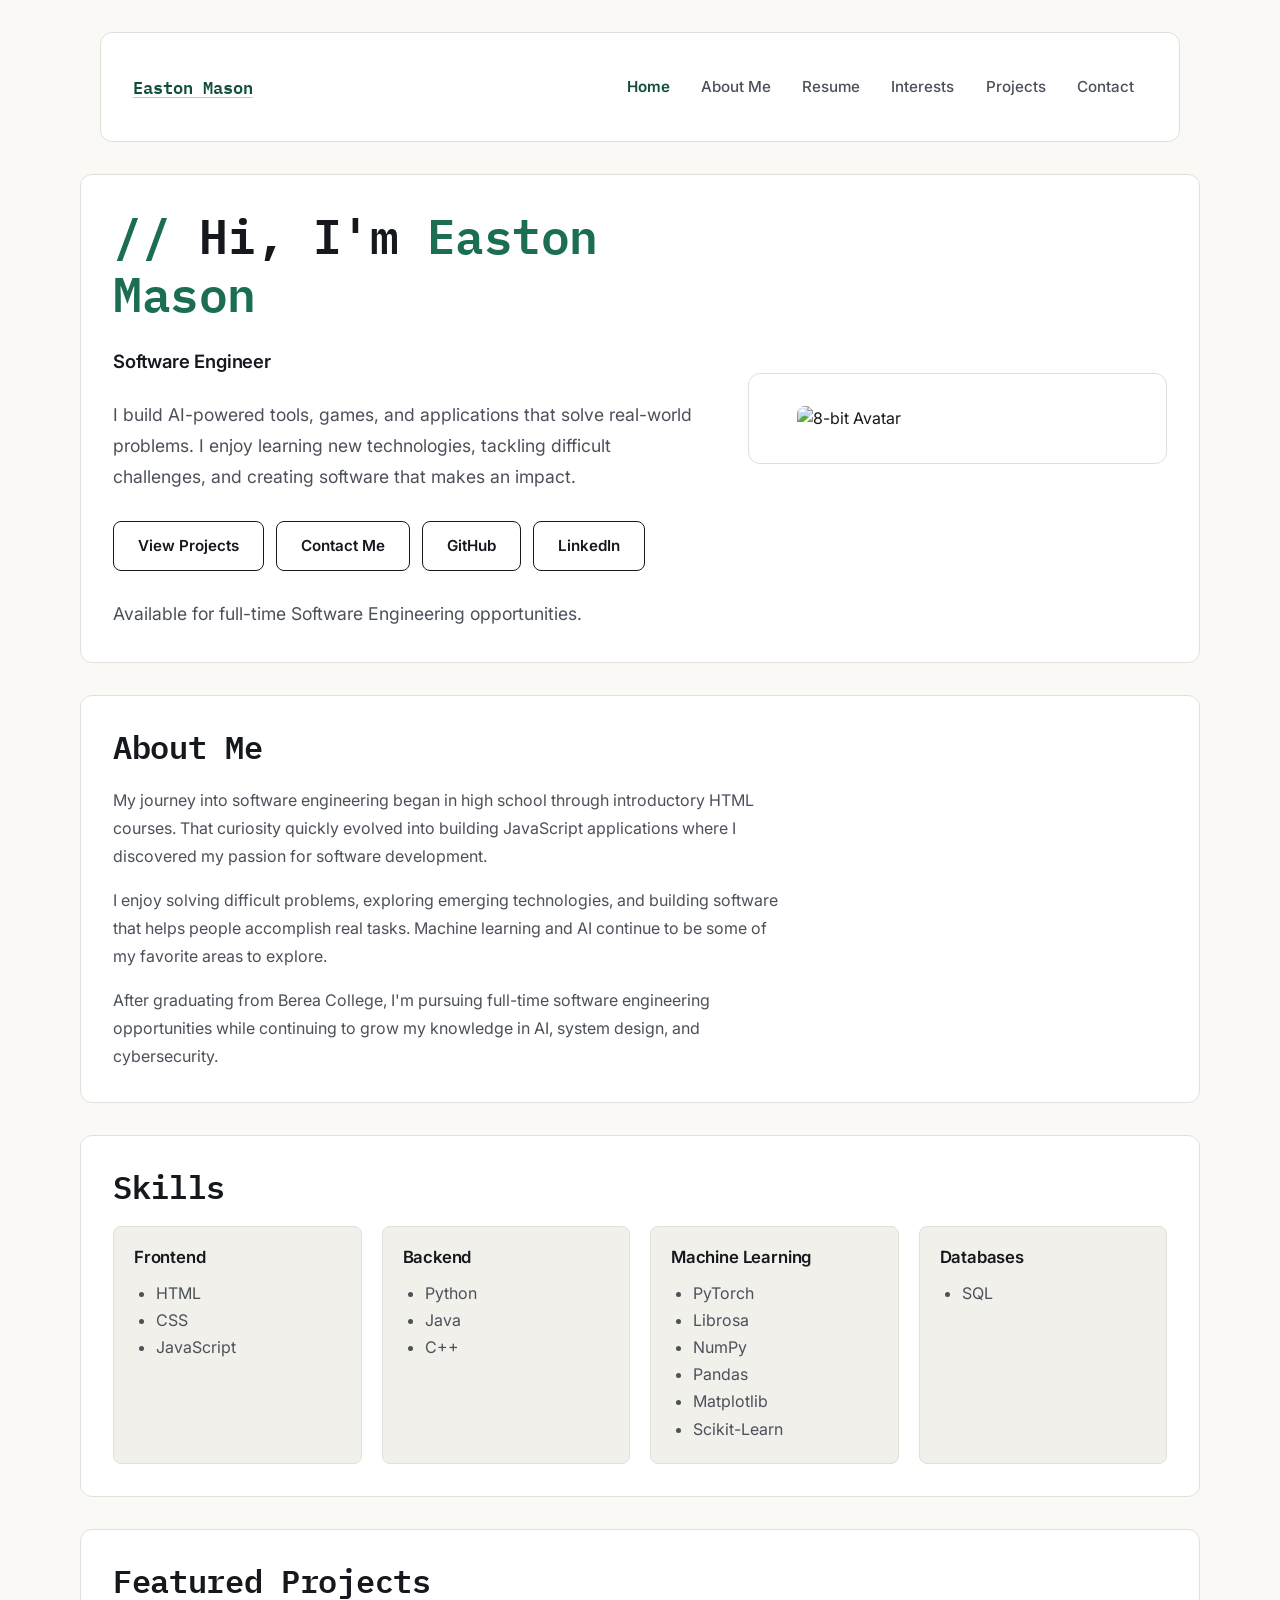
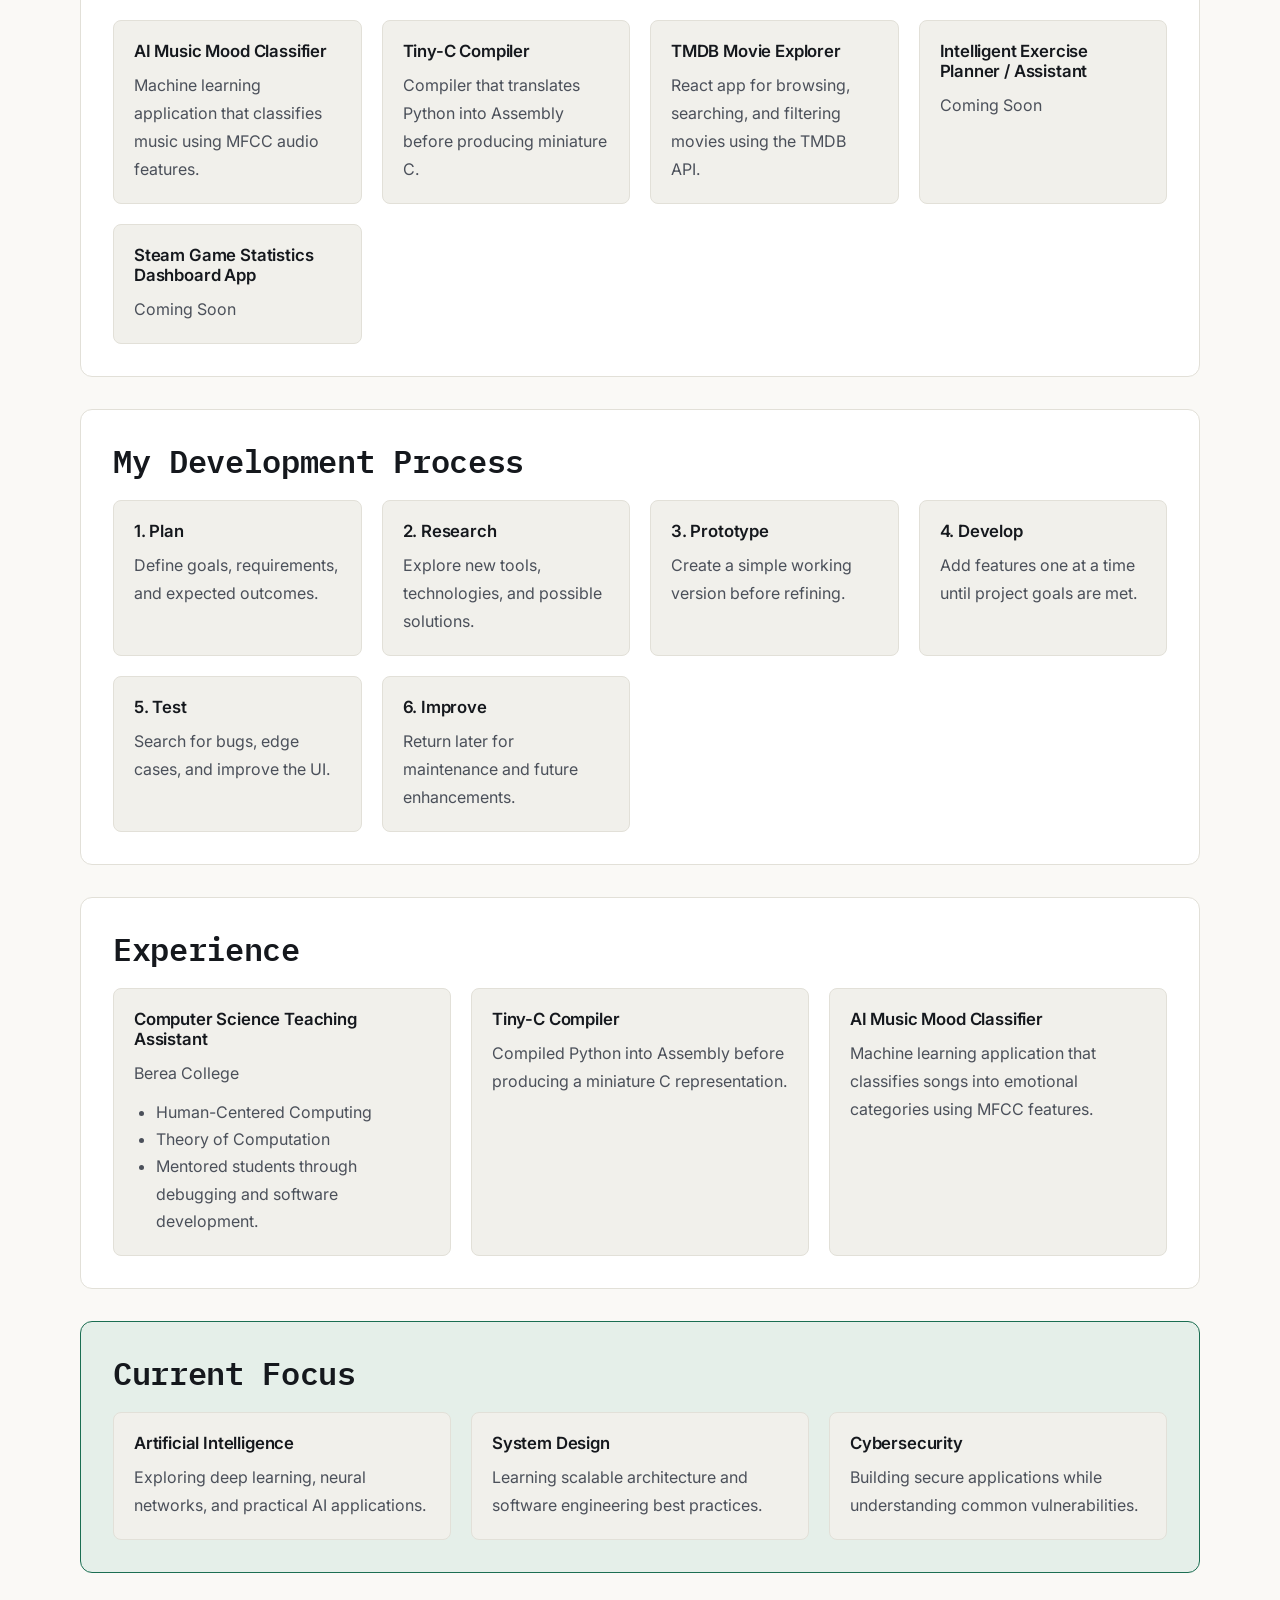
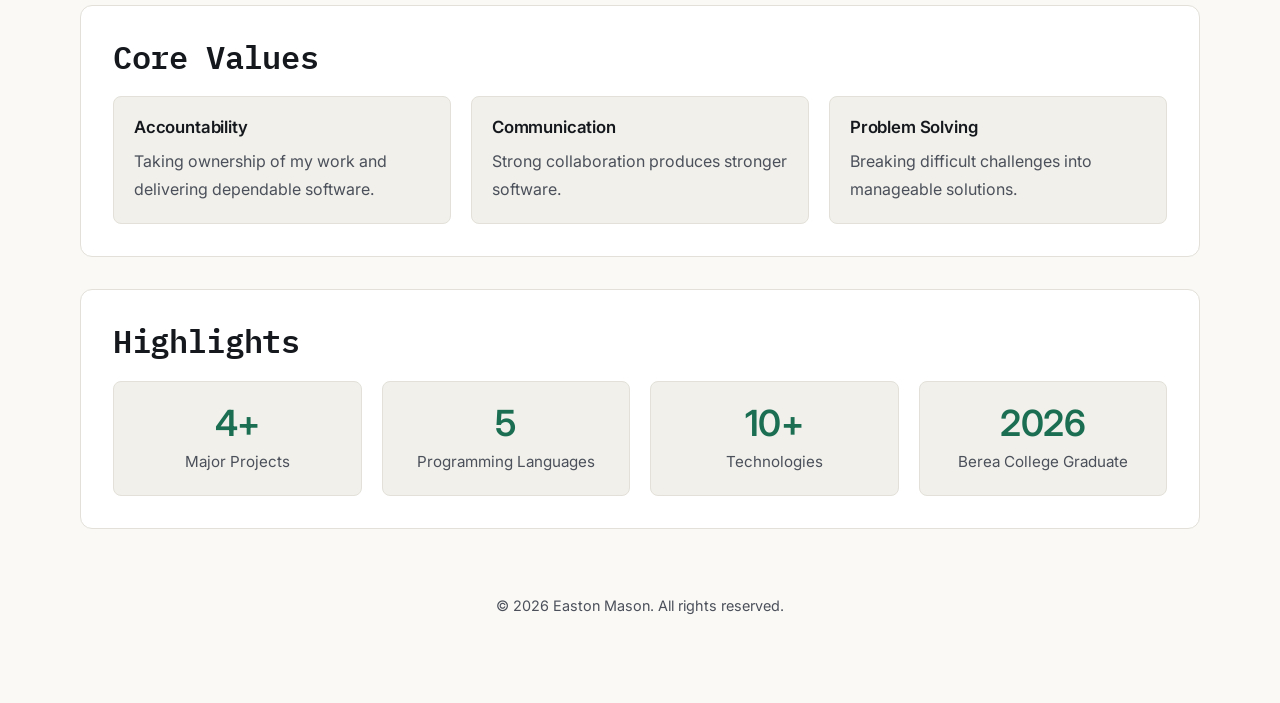
==== commit 944186ff: "Completely changed design of site to account for ADA accessibility guidelines as previous starlit ba" ====
--- a/index.html
+++ b/index.html
@@ -10,11 +10,13 @@
 
 
     <body>
-        <main>
+        <a class="skip-link" href="#main-content">Skip to main content</a>
+        <main id="main-content">
             <header>
-                <nav class="card container nav-container">
-                    <ul class="nav-links">
-                        <li><a href="index.html" class="active">Home</a></li>
+                <nav class="card container nav-container" aria-label="Primary">
+                    <a class="brand" href="index.html">Easton Mason<span aria-hidden="true"></span></a>
+                    <ul class="nav-links" id="primary-nav">
+                        <li><a href="index.html" class="active" aria-current="page">Home</a></li>
                         <li><a href="about.html">About Me</a></li>
                         <li><a href="resume.html">Resume</a></li>
                         <li><a href="interests.html">Interests</a></li>
@@ -22,12 +24,17 @@
                         <li><a href="contact.html">Contact</a></li>
                     </ul>
                     
-                    <!-- Mobile Toggle Buttons -->
-                    <div class="mobile-toggle">
+                    <!-- Mobile Menu Toggle -->
+                    <button
+                        type="button"
+                        class="mobile-toggle"
+                        aria-expanded="false"
+                        aria-controls="primary-nav"
+                        aria-label="Open menu">
                         <span class="bar"></span>
                         <span class="bar"></span>
                         <span class="bar"></span>
-                    </div>
+                    </button>
                 </nav>
             </header>
 
@@ -54,11 +61,13 @@
                             <a class="button" href="contact.html">
                                 Contact Me
                             </a>
-                            <a class="button" href="https://github.com/masone3" target="_blank">
+                            <a class="button" href="https://github.com/masone3" target="_blank" rel="noopener noreferrer">
                                 GitHub
+                                 <span class="visually-hidden">(opens in a new tab)</span>
                             </a>
-                            <a class="button" href="https://www.linkedin.com/in/easton-mason/" target="_blank">
+                            <a class="button" href="https://www.linkedin.com/in/easton-mason/" target="_blank" rel="noopener noreferrer">
                                 LinkedIn
+                                 <span class="visually-hidden">(opens in a new tab)</span>
                             </a>
                         </div>
                         <p>
@@ -74,10 +83,10 @@
                 </div>
             </section>
 
-            <!-- About / Skills -->
+            <!-- About -->
             <section>
                 <div class="about">
-                    <h2 class="section-subtitle">About Me</h2>
+                    <h2 class="section-title">About Me</h2>
                     <p class="content">
                         My journey into software engineering began in high school through
                         introductory HTML courses. That curiosity quickly evolved into
@@ -96,6 +105,10 @@
                         knowledge in AI, system design, and cybersecurity.
                     </p>
                 </div>
+            </section>
+
+            <!-- Skills -->
+            <section>
                 <h2 class="section-title">Skills</h2>
                 <div class="feature-grid">
                     <article>
@@ -136,7 +149,7 @@
 
             <!-- Featured Projects -->
             <section class="card">
-                <h2 class="section-subtitle">Featured Projects</h2>
+                <h2 class="section-title">Featured Projects</h2>
                 <div class="feature-grid">
                     <article>
                         <h3>AI Music Mood Classifier</h3>
@@ -145,6 +158,10 @@
                     <article>
                         <h3>Tiny-C Compiler</h3>
                         <p>Compiler that translates Python into Assembly before producing miniature C.</p>
+                    </article>
+                    <article>
+                        <h3>TMDB Movie Explorer</h3>
+                        <p>React app for browsing, searching, and filtering movies using the TMDB API.</p>
                     </article>
                     <article>
                         <h3>Intelligent Exercise Planner / Assistant</h3>
@@ -279,25 +296,25 @@
             </section>
 
             <!-- Stats -->
-            <section>
+            <section class="stats">
                 <h2 class="section-title">
                     Highlights
                 </h2>
                 <div class="feature-grid">
                     <article>
-                        <h2>4+</h2>
+                        <h3>4+</h3>
                         <p>Major Projects</p>
                     </article>
                     <article>
-                        <h2>5</h2>
+                        <h3>5</h3>
                         <p>Programming Languages</p>
                     </article>
                     <article>
-                        <h2>10+</h2>
+                        <h3>10+</h3>
                         <p>Technologies</p>
                     </article>
                     <article>
-                        <h2>2026</h2>
+                        <h3>2026</h3>
                         <p>Berea College Graduate</p>
                     </article>
                 </div>
--- a/styles.css
+++ b/styles.css
@@ -1,561 +1,671 @@
-/* Modern sleek starlight design */
-
-/* CSS Variables */
+/* =========================================================
+   Easton Mason — Portfolio
+   Clean, minimal, developer-flavored design system.
+   Signature: monospace "code comment" eyebrows + wordmark,
+   used sparingly against a quiet, legible layout.
+   ========================================================= */
+
+@import url("https://fonts.googleapis.com/css2?family=IBM+Plex+Mono:wght@500;600;700&family=Inter:wght@400;500;600;700&display=swap");
+
+/* ---------------------------------------------------------
+   1. Design tokens
+   --------------------------------------------------------- */
 :root {
-  --bg-dark: #0b1220;
-  --bg-mid: #121b34;
-  --accent: #65d6ff;
-  --accent-2: #8d79ff;
-  --text-light: #edf2ff;
-  --text-muted: #a5b0d2;
-  --text-accent: #FFF275;
-  --surface: rgba(20, 32, 58, 0.88);
-}
-
-/* Reset */
-* {
+  /* Color */
+  --bg: #faf9f6;
+  --bg-raised: #ffffff;
+  --bg-muted: #f1f0eb;
+  --ink: #15181d;
+  --ink-soft: #4b505a;
+  --line: #e2e0d8;
+  --line-strong: #cac7bb;
+  --accent: #1b6e52;
+  --accent-strong: #124f3b;
+  --accent-soft: #e5efe9;
+  --focus-ring: #1256c4;
+
+  /* Type */
+  --font-display: "IBM Plex Mono", ui-monospace, "SFMono-Regular", Menlo, monospace;
+  --font-body: "Inter", system-ui, -apple-system, "Segoe UI", sans-serif;
+
+  /* Spacing scale */
+  --space-1: 0.5rem;
+  --space-2: 0.75rem;
+  --space-3: 1.25rem;
+  --space-4: 2rem;
+  --space-5: 3rem;
+  --space-6: 4.5rem;
+
+  /* Layout */
+  --content-width: 1120px;
+  --measure: 68ch;
+  --radius: 12px;
+  --radius-sm: 8px;
+}
+
+/* ---------------------------------------------------------
+   2. Reset
+   --------------------------------------------------------- */
+*,
+*::before,
+*::after {
   box-sizing: border-box;
   margin: 0;
   padding: 0;
 }
 
+html {
+  -webkit-text-size-adjust: 100%;
+}
+
 html,
 body {
   min-height: 100%;
-  height: 100%;
   width: 100%;
-  margin: 0%;
-  padding: 0%;
-  overscroll-behavior: none;
+}
+
+body {
+  font-family: var(--font-body);
+  font-size: 1rem;
+  color: var(--ink);
+  background: var(--bg);
+  line-height: 1.6;
   overflow-x: hidden;
 }
 
-/* Base Layout */
-body {
-  font-family: Inter, system-ui, -apple-system, BlinkMacSystemFont, sans-serif;
-  color: var(--text-light);
-  background: radial-gradient(circle at top, rgba(101, 214, 255, 0.14), transparent 25%),
-              radial-gradient(circle at 20% 15%, rgba(141, 121, 255, 0.16), transparent 20%),
-              linear-gradient(180deg, #08101f 0%, #07111f 35%, #0f1a32 100%);
-  overflow-x: hidden;
-}
-
-body::before,
-body::after {
-  opacity: 0.35;
-  content: "";
-  position: fixed;
-  inset: 0;
-  pointer-events: none;
-}
-
-body::before {
-  background: url("data:image/svg+xml,%3Csvg xmlns='http://www.w3.org/2000/svg' width='160' height='160' viewBox='0 0 160 160'%3E%3Ccircle cx='20' cy='20' r='1.2' fill='%23ffffff' opacity='0.15'/%3E%3Ccircle cx='80' cy='40' r='1' fill='%23ffffff' opacity='0.12'/%3E%3Ccircle cx='140' cy='20' r='1.3' fill='%23ffffff' opacity='0.14'/%3E%3Ccircle cx='110' cy='110' r='1.1' fill='%23ffffff' opacity='0.1'/%3E%3Ccircle cx='30' cy='100' r='1.4' fill='%23ffffff' opacity='0.12'/%3E%3Ccircle cx='50' cy='70' r='0.8' fill='%23ffffff' opacity='0.08'/%3E%3C/svg%3E") repeat;
-  opacity: 0.45;
-  transform: scale(1.5);
-}
-
-body::after {
-  background: radial-gradient(circle at 70% 10%, rgba(255, 255, 255, 0.18), transparent 18%),
-              radial-gradient(circle at 10% 80%, rgba(133, 183, 255, 0.14), transparent 15%);
-  opacity: 0.7;
-  mix-blend-mode: screen;
-}
-
+img {
+  max-width: 100%;
+  display: block;
+}
+
+ul {
+  list-style: none;
+}
+
+a {
+  color: inherit;
+}
+
+/* ---------------------------------------------------------
+   3. Accessibility base
+   --------------------------------------------------------- */
+
+/* Visible, high-contrast focus ring everywhere — never remove
+   focus outlines without replacing them. */
+:focus {
+  outline: none;
+}
+
+:focus-visible {
+  outline: 3px solid var(--focus-ring);
+  outline-offset: 3px;
+  border-radius: 4px;
+}
+
+.skip-link {
+  position: absolute;
+  top: -999px;
+  left: 1rem;
+  z-index: 1000;
+  background: var(--ink);
+  color: #ffffff;
+  padding: 0.85rem 1.25rem;
+  border-radius: var(--radius-sm);
+  font-family: var(--font-display);
+  font-weight: 600;
+  text-decoration: none;
+}
+
+.skip-link:focus {
+  top: 1rem;
+}
+
+.visually-hidden {
+  position: absolute;
+  width: 1px;
+  height: 1px;
+  padding: 0;
+  margin: -1px;
+  overflow: hidden;
+  clip: rect(0, 0, 0, 0);
+  white-space: nowrap;
+  border: 0;
+}
+
+/* Respect reduced-motion preferences site-wide */
+@media (prefers-reduced-motion: reduce) {
+  *,
+  *::before,
+  *::after {
+    animation-duration: 0.001ms !important;
+    animation-iteration-count: 1 !important;
+    transition-duration: 0.001ms !important;
+    scroll-behavior: auto !important;
+  }
+}
+
+/* ---------------------------------------------------------
+   4. Typography
+   --------------------------------------------------------- */
+h1,
+h2,
+h3,
+h4 {
+  font-family: var(--font-display);
+  font-weight: 600;
+  color: var(--ink);
+  line-height: 1.2;
+  letter-spacing: -0.01em;
+}
+
+p {
+  color: var(--ink-soft);
+  line-height: 1.75;
+  max-width: var(--measure);
+}
+
+p + p {
+  margin-top: 1rem;
+}
+
+strong {
+  color: var(--ink);
+  font-weight: 600;
+}
+
+/* Section eyebrow + title pairing — the site's signature motif */
+.section-title {
+  font-size: clamp(1.5rem, 1.3rem + 0.9vw, 2rem);
+  margin-bottom: var(--space-3);
+  text-align: left;
+}
+
+/* The "// " comment mark is the page's single signature flourish —
+   reserved for the one main heading per page, not repeated on every
+   section title. */
+h1.section-title::before {
+  content: "// ";
+  color: var(--accent);
+}
+
+.section-subtitle {
+  font-family: var(--font-body);
+  font-weight: 600;
+  font-size: 1.15rem;
+  color: var(--ink);
+  margin-bottom: var(--space-3);
+  text-align: left;
+}
+
+/* ---------------------------------------------------------
+   5. Layout primitives
+   --------------------------------------------------------- */
 main,
 section {
   position: relative;
-  z-index: 1;
-}
-
-/* Typography */
-p {
-  font-size: 1.1rem;
-  color: var(--text-muted);
-  line-height: 1.8;
-  text-align: center;
-  max-width: 80%;
-  margin: 0 auto 2rem auto;
-}
-
-.name {
-  font-size: 3rem;
-  color: var(--text-light);
-  margin-top: 2rem;
-  margin-bottom: 1rem;
-  text-align: center;
-}
-
-.section-title {
-  font-size: 2rem;
-  margin-top: 2rem;
-  margin-bottom: 1rem;
-  text-align: center;
-}
-
-.section-subtitle {
-  font-size: 1.2rem;
-  color: var(--text-light);
-  margin-bottom: 2rem;
-  text-align: center;
-}
-
-/* Components (container, card, buttons) */
+}
+
 .container {
-  width: min(100%, calc(100% - 2rem));
+  width: min(100%, calc(100% - 2.5rem));
   margin: 0 auto;
 }
 
-.card {
-  background: rgba(15, 24, 45, 0.78);
-  border: 1px solid rgba(132, 165, 255, 0.12);
-  border-radius: 28px;
-  padding: 2rem 2rem 2.5rem;
-  box-shadow: 0 20px 60px rgba(4, 11, 22, 0.28);
-}
-
-.card:hover {
-  border-color: rgba(101, 214, 255, 0.35);
-  box-shadow: 0 28px 70px rgba(4, 11, 22, 0.35);
-}
-
-button,
-a.button,
-a.button:link,
-a.button:visited,
-a.button:active {
+main {
+  width: min(var(--content-width), calc(100% - 2.5rem));
+  margin: var(--space-4) auto var(--space-6);
+}
+
+main section {
+  background: var(--bg-raised);
+  border: 1px solid var(--line);
+  border-radius: var(--radius);
+  padding: var(--space-4);
+  margin-bottom: var(--space-4);
+}
+
+main section p {
+  max-width: var(--measure);
+}
+
+.content {
+  display: flex;
+  flex-direction: column;
+  gap: 1.25rem;
+}
+
+/* ---------------------------------------------------------
+   6. Header / navigation
+   --------------------------------------------------------- */
+header {
+  margin-bottom: var(--space-4);
+}
+
+.nav-container {
   display: flex;
   align-items: center;
-  justify-content: center;
-  padding: 0.95rem 1.8rem;
-  border-radius: 999px;
-  border: 1px solid transparent;
-  background: linear-gradient(135deg, rgba(101,216,255,0.95), rgba(141,121,255,0.9));
-  color: var(--text-light);
+  justify-content: space-between;
+  gap: var(--space-3);
+  flex-wrap: wrap;
+  padding: 1rem 1.5rem;
+}
+
+.brand {
+  font-family: var(--font-display);
   font-weight: 600;
+  font-size: 1.05rem;
+  color: var(--ink);
   text-decoration: none;
-  transition: transform 0.25s ease, box-shadow 0.25s ease;
-}
-
-button:hover,
-a.button:hover {
-  transform: translateY(-2px);
-  box-shadow: 0 18px 40px rgba(101, 214, 255, 0.22);
-  color: var(--text-accent);
-}
-
-.parent-container {
+  white-space: nowrap;
+}
+
+.brand span {
+  color: var(--accent);
+}
+
+.nav-links {
   display: flex;
-  justify-content: center;
   align-items: center;
-  min-height: 100vh;
-  padding: 2rem 2rem;
-}
-
+  flex-wrap: wrap;
+  gap: 0.25rem;
+  margin: 0;
+}
+
+.nav-links li a {
+  display: inline-flex;
+  align-items: center;
+  min-height: 44px;
+  padding: 0.5rem 0.85rem;
+  border-radius: var(--radius-sm);
+  color: var(--ink-soft);
+  text-decoration: none;
+  font-weight: 500;
+  font-size: 0.95rem;
+  transition: color 0.15s ease, background-color 0.15s ease;
+}
+
+.nav-links li a:hover {
+  color: var(--accent-strong);
+  background: var(--accent-soft);
+}
+
+.nav-links a.active {
+  color: var(--accent-strong);
+  font-weight: 600;
+}
+
+/* Mobile menu toggle button */
 .mobile-toggle {
   display: none;
   flex-direction: column;
-  gap: 5px;
-  cursor: pointer;
-}
-
-.mobile-toggle span {
-  display: block;
-  width: 26px;
-  height: 3px;
-  background: var(--text-light);
-  border-radius: 999px;
-}
-
-/* Navigation */
-.nav-container {
-  display: flex;
-  backdrop-filter: blur(14px);
   justify-content: center;
   align-items: center;
-  gap: 1rem;
-  width: 100%;
-}
-
-.nav-links {
-  display: flex;
+  gap: 5px;
+  width: 44px;
+  height: 44px;
+  border: 1px solid var(--line-strong);
+  border-radius: var(--radius-sm);
+  background: transparent;
+  cursor: pointer;
+}
+
+.mobile-toggle .bar {
+  display: block;
+  width: 20px;
+  height: 2px;
+  background: var(--ink);
+  border-radius: 999px;
+  transition: transform 0.2s ease, opacity 0.2s ease;
+}
+
+.mobile-toggle[aria-expanded="true"] .bar:nth-child(1) {
+  transform: translateY(7px) rotate(45deg);
+}
+
+.mobile-toggle[aria-expanded="true"] .bar:nth-child(2) {
+  opacity: 0;
+}
+
+.mobile-toggle[aria-expanded="true"] .bar:nth-child(3) {
+  transform: translateY(-7px) rotate(-45deg);
+}
+
+/* ---------------------------------------------------------
+   7. Buttons
+   --------------------------------------------------------- */
+a.button,
+button {
+  display: inline-flex;
   align-items: center;
-  list-style: none;
-  gap: 1.5rem;
-  margin: 0;
-  padding: 0;
-  max-width: none;
   justify-content: center;
-  width: 100%;
-}
-
-.nav-links li a {
-  display: flex;
-  line-height: 1.5;
-  padding: 0.5rem 0.5rem;
-  color: var(--text-light);
+  min-height: 44px;
+  padding: 0.75rem 1.5rem;
+  border-radius: var(--radius-sm);
+  border: 1.5px solid var(--ink);
+  background: transparent;
+  color: var(--ink);
+  font-family: var(--font-body);
+  font-weight: 600;
+  font-size: 0.95rem;
   text-decoration: none;
-  font-weight: 500;
-  transition: transform 0.35s ease, border-color 0.35s ease, box-shadow 0.35s ease, color 0.25s ease;
-}
-
-.nav-links li a:hover,
-.nav-links li a:active {
+  cursor: pointer;
+  transition: background-color 0.15s ease, border-color 0.15s ease, color 0.15s ease, transform 0.15s ease;
+}
+
+a.button:hover,
+button:hover {
+  background: var(--accent);
+  border-color: var(--accent);
+  color: #ffffff;
+  transform: translateY(-1px);
+}
+
+a.button:active,
+button:active {
+  transform: translateY(0);
+}
+
+/* Links inside body copy */
+a:not(.button) {
+  color: var(--accent-strong);
+  text-decoration: underline;
+  text-underline-offset: 0.15em;
+  text-decoration-color: var(--line-strong);
+}
+
+a:not(.button):hover {
+  text-decoration-color: currentColor;
+}
+
+/* ---------------------------------------------------------
+   8. Hero
+   --------------------------------------------------------- */
+.intro {
+  text-align: left;
+  background: var(--bg-raised);
+}
+
+.intro .section-title,
+.intro h1 {
+  text-align: left;
+  font-size: clamp(2rem, 1.6rem + 2vw, 3rem);
+}
+
+.intro h1 span {
   color: var(--accent);
 }
 
-/* Hero CTA Buttons */
-.hero-buttons {
-  display: flex;
-  justify-content: center;
-  align-items: center;
-  flex-wrap: wrap;
-  gap: 1rem;
-  margin: 2rem 0;
-}
-
-.hero-buttons .button {
-  min-width: 170px;
+.intro p {
+  font-size: 1.1rem;
+  text-align: left;
+  margin-left: 0;
 }
 
 .hero-grid {
   display: grid;
   grid-template-columns: 1.4fr 1fr;
-  gap: 3rem;
+  gap: var(--space-5);
   align-items: center;
 }
 
 .hero-content {
   display: flex;
   flex-direction: column;
-  justify-content: center;
+  align-items: flex-start;
+  gap: 0.5rem;
+}
+
+.hero-buttons {
+  display: flex;
+  flex-wrap: wrap;
+  gap: 0.75rem;
+  margin: var(--space-3) 0;
 }
 
 .hero-avatar {
   display: flex;
   justify-content: center;
   align-items: center;
-}
-
-.hero-avatar img {
-  width: min(100%, 340px);
-  border-radius: 24px;
-  border: 1px solid rgba(101, 214, 255, 0.25);
-}
-
-/* Shared Content Layout */
-
-.content {
-  display: flex;
-  flex-direction: column;
-  gap: 2rem;
-}
-
-.content-list-item {
-  font-size: 1.1rem;
-  color: var(--text-muted);
-  line-height: 1.8;
-}
-
-
-a:not(.button):link {
-  color: var(--accent);
-  text-decoration: none;
-  transition: color 0.25s ease;
-}
-
-a:not(.button):visited {
-  color: var(--accent-2);
-}
-
-a:not(.button):hover {
-  color: var(--accent-2);
-}
-
-a:not(.button):active {
-  color: var(--accent);
-}
-
-/* Lists */
-ul {
-  list-style-type: disc;
-  color: var(--text-muted);
-  line-height: 1.8;
-  text-align: left;
-  max-width: 80%;
-  margin: auto auto 2rem auto;
-}
-
-li {
-  font-size: 1.1rem;
-  color: var(--text-muted);
-  line-height: 1.8;
-  max-width: 80%;
-}
-
-/* Footer */
-footer {
-  padding: 3rem 0 2rem;
-  color: var(--text-muted);
-  text-align: center;
-}
-
-/* Responsive */
-@media (max-width: 768px) {
-
-  main {
-    margin: 2rem auto;
-  }
-
-  main section {
-    padding: 2rem 1.5rem;
-  }
-
-  .hero-grid {
-    grid-template-columns: 1fr;
-    text-align: center;
-  }
-
-  .hero-buttons {
-    flex-direction: column;
-  }
-
-  .hero-buttons .button {
-    width: 100%;
-  }
-
-  .feature-grid {
-    grid-template-columns: 1fr;
-  }
-
-  .nav-container {
-    flex-direction: column;
-    align-items: stretch;
-  }
-
-  .mobile-toggle {
-    display: flex;
-    align-self: flex-end;
-    margin-bottom: 1rem;
-  }
-
-  .nav-links {
-    display: none;
-    flex-direction: column;
-    align-items: center;
-    gap: 1rem;
-  }
-
-  .nav-links.active {
-    display: flex;
-  }
-}
-
-/* ===========================
-   Home Page
-   =========================== */
-
-.home-text {
-  max-width: 900px;
-  margin: 0 auto 2rem;
-}
-
-main > .section-title {
-  margin-top: 3rem;
-}
-
-main > ul {
-  max-width: 650px;
-}
-
-main > ul li {
-  max-width: none;
-}
-
-.name {
-  margin-top: 2rem;
-}
-
-/* ===========================
-   About Page
-   =========================== */
-
-main {
-  width: min(1100px, calc(100% - 2rem));
-  margin: 3rem auto;
-}
-
-main section {
-  background: rgba(15, 24, 45, 0.96);
-  border: 1px solid rgba(132, 165, 255, 0.12);
-  border-radius: 24px;
-  padding: 2.5rem;
-  margin-bottom: 3rem;
-  box-shadow: 0 18px 50px rgba(0, 0, 0, 0.25);
-}
-
-main section p {
-  max-width: 900px;
-}
-
-.profile-list {
-  list-style: none;
-  max-width: 700px;
-  margin: 2rem auto 0;
-  padding: 0;
-}
-
-.profile-list li {
-  max-width: none;
-  margin: 0.75rem 0;
-  padding: 0.9rem 1.2rem;
-  background: rgba(101, 214, 255, 0.05);
-  border-left: 3px solid var(--accent);
-  border-radius: 10px;
-}
-
-/* Intro Section */
-.intro {
-  text-align: center;
-  background: linear-gradient(
-    145deg,
-    rgba(20, 35, 65, 0.96),
-    rgba(12, 22, 42, 0.96)
-  );
-  position: relative;
-  overflow: hidden;
-}
-
-.intro::before {
-  content: "";
-  position: absolute;
-  inset: 0;
-  background: radial-gradient(
-    circle at top,
-    rgba(101, 214, 255, 0.15),
-    transparent 65%
-  );
-  pointer-events: none;
-}
-
-.intro .section-title {
-  color: var(--accent);
-}
-
-.intro p {
-  font-size: 1.2rem;
-  max-width: 750px;
-}
-
-/* Profile Section */
-.profile {
-  border-left: 4px solid var(--accent);
-  border-right: 4px solid var(--accent);
-  transition: transform 0.3s ease,
-              border-color 0.3s ease,
-              box-shadow 0.3s ease;
-}
-
-.profile:hover {
-  border-left-color: var(--accent-2);
-  border-right-color: var(--accent-2);
-  box-shadow: 0 22px 50px rgba(0, 0, 0, 0.3);
-}
-
-.profile .section-title {
-  color: var(--text-light);
-}
-
-/* Focus Section */
-.focus {
-  text-align: center;
-  position: relative;
-}
-
-.focus .section-title {
-  color: var(--accent-2);
-}
-
-.focus .container {
-  margin-top: 3rem;
-}
-
-.focus .button {
-  width: fit-content;
-  margin: 1.5rem auto 0;
-}
-
-.focus .section-subtitle {
-  color: var(--text-muted);
+  padding: var(--space-3);
+  background: var(--bg-muted);
+}
+
+.hero-avatar-image {
+  width: 100%;
+  max-width: 320px;
+  height: auto;
+  border-radius: var(--radius-sm);
+}
+
+/* ---------------------------------------------------------
+   9. Cards & feature grid
+   --------------------------------------------------------- */
+.card {
+  background: var(--bg-raised);
+  border: 1px solid var(--line);
+  border-radius: var(--radius);
+  padding: var(--space-4);
 }
 
 .feature-grid {
   display: grid;
   grid-template-columns: repeat(auto-fit, minmax(240px, 1fr));
-  gap: 1.5rem;
-  margin-top: 2rem;
+  gap: var(--space-3);
+  margin-top: var(--space-3);
 }
 
 .feature-grid article {
-  background: rgba(18, 27, 52, 0.98);
-  border: 1px solid rgba(132, 165, 255, 0.12);
-  border-radius: 18px;
-  padding: 1.75rem;
-  transition: transform 0.25s ease,
-              border-color 0.25s ease,
-              box-shadow 0.25s ease;
+  background: var(--bg-muted);
+  border: 1px solid var(--line);
+  border-radius: var(--radius-sm);
+  padding: var(--space-3);
+  transition: border-color 0.15s ease, transform 0.15s ease;
 }
 
 .feature-grid article:hover {
-  transform: translateY(-6px);
-  border-color: rgba(101, 214, 255, 0.35);
-  box-shadow: 0 20px 40px rgba(0, 0, 0, 0.3);
-}
-
-.feature-grid p {
-  max-width: 100%;
-  margin-bottom: 0;
+  border-color: var(--accent);
+  transform: translateY(-2px);
 }
 
 .feature-grid article h3 {
-  color: var(--text-light);
-  margin-bottom: 1rem;
-  font-size: 1.25rem;
+  font-family: var(--font-body);
+  font-size: 1.05rem;
+  color: var(--ink);
+  margin-bottom: 0.6rem;
+}
+
+.feature-grid article h4 {
+  font-family: var(--font-display);
+  font-size: 0.75rem;
+  text-transform: uppercase;
+  letter-spacing: 0.08em;
+  color: var(--ink-soft);
+  margin-top: var(--space-2);
+  margin-bottom: 0.5rem;
 }
 
 .feature-grid article p {
   text-align: left;
-}
-
-.feature-grid ul {
-  max-width: 100%;
-  margin: 1rem 0 0;
-}
-
-.feature-grid li {
-  max-width: 100%;
-}
-
-.nav-links a.active {
+  max-width: none;
+  margin: 0;
+}
+
+.feature-grid article ul {
+  margin-top: 0.75rem;
+}
+
+.feature-grid article li {
+  font-size: 0.95rem;
+  color: var(--ink-soft);
+  line-height: 1.7;
+}
+
+.feature-grid article .hero-buttons {
+  margin-top: var(--space-3);
+  margin-bottom: 0;
+}
+
+/* Stat callouts in the "Highlights" section get a bigger, accented number */
+.stats .feature-grid article {
+  text-align: center;
+}
+
+.stats .feature-grid article h3 {
+  font-size: 2.25rem;
   color: var(--accent);
-  position: relative;
-}
-
-.nav-links a.active::after {
-  content: "";
-  position: absolute;
-  left: 0;
-  bottom: -4px;
+  margin-bottom: 0.25rem;
+}
+
+.stats .feature-grid article p {
+  color: var(--ink-soft);
+  font-size: 0.95rem;
+  text-align: center;
+  margin: 0 auto;
+}
+
+/* ---------------------------------------------------------
+   10. Section variants
+   --------------------------------------------------------- */
+.profile-list {
+  list-style: none;
+  max-width: var(--measure);
+  margin-top: var(--space-3);
+}
+
+.profile-list li {
+  font-size: 1rem;
+  color: var(--ink-soft);
+  line-height: 1.7;
+  padding: 0.75rem 1rem;
+  margin-bottom: 0.6rem;
+  background: var(--bg-muted);
+  border-left: 3px solid var(--accent);
+  border-radius: 6px;
+}
+
+.focus {
+  background: var(--accent-soft);
+  border-color: var(--accent);
+}
+
+.focus .container {
+  margin-top: var(--space-3);
+}
+
+.focus .button {
+  width: fit-content;
+}
+
+/* Generic lists elsewhere in body copy */
+ul:not(.nav-links):not(.profile-list):not(.hero-buttons) {
+  list-style: disc;
+  padding-left: 1.4rem;
+  max-width: var(--measure);
+  color: var(--ink-soft);
+  line-height: 1.75;
+}
+
+ul:not(.nav-links):not(.profile-list):not(.hero-buttons) li {
+  font-size: 1rem;
+  color: var(--ink-soft);
+}
+
+/* Resume page iframe frame */
+.resume-frame {
+  padding: var(--space-2);
+}
+
+.resume-frame iframe {
   width: 100%;
-  height: 2px;
-  background: var(--accent);
-}
-
-.site-footer {
-  padding: 3rem 1rem;
+  border-radius: var(--radius-sm);
+  border: 1px solid var(--line);
+  min-height: 500px;
+}
+
+/* ---------------------------------------------------------
+   11. Footer
+   --------------------------------------------------------- */
+.site-footer,
+footer {
+  padding: var(--space-4) 0 var(--space-2);
+  color: var(--ink-soft);
   text-align: center;
-}
-
-/* ===========================
-   Resume Page
-   =========================== */
+  font-size: 0.9rem;
+}
+
+.site-footer p,
+footer p {
+  max-width: none;
+  margin: 0 auto;
+}
+
+/* ---------------------------------------------------------
+   12. Responsive
+   --------------------------------------------------------- */
+@media (max-width: 860px) {
+  .hero-grid {
+    grid-template-columns: 1fr;
+  }
+
+  .hero-avatar {
+    order: -1;
+  }
+}
+
+@media (max-width: 720px) {
+  main {
+    margin: var(--space-3) auto var(--space-5);
+  }
+
+  main section {
+    padding: var(--space-3);
+  }
+
+  .hero-buttons {
+    flex-direction: column;
+    align-items: stretch;
+  }
+
+  .hero-buttons .button {
+    width: 100%;
+  }
+
+  .feature-grid {
+    grid-template-columns: 1fr;
+  }
+
+  .nav-container {
+    justify-content: space-between;
+  }
+
+  .mobile-toggle {
+    display: flex;
+  }
+
+  .nav-links {
+    display: none;
+    width: 100%;
+    flex-direction: column;
+    align-items: stretch;
+    gap: 0.25rem;
+    padding-top: 0.75rem;
+    margin-top: 0.75rem;
+    border-top: 1px solid var(--line);
+  }
+
+  .nav-links.active {
+    display: flex;
+  }
+
+  .nav-links li a {
+    width: 100%;
+  }
+}
+
+/* Never let long words or code-like text break layout on narrow screens */
+p,
+li,
+h1,
+h2,
+h3 {
+  overflow-wrap: break-word;
+}
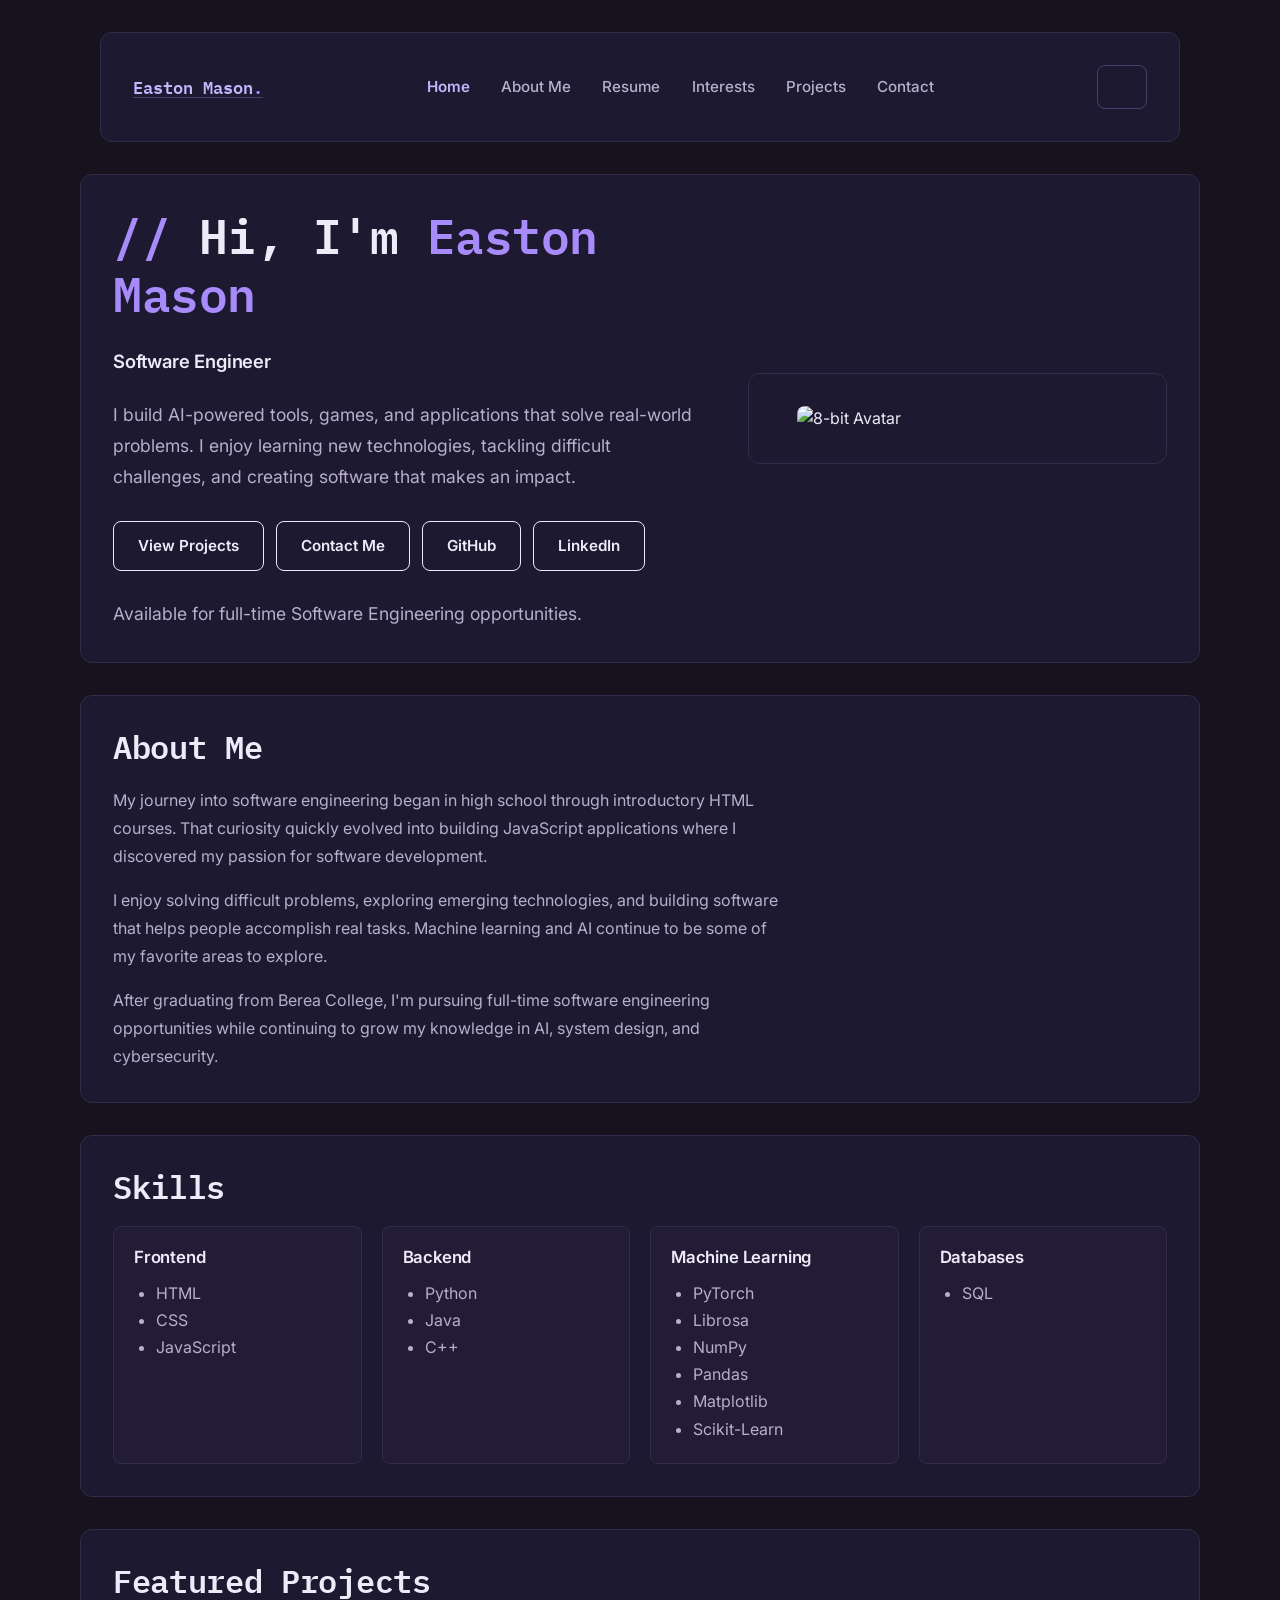
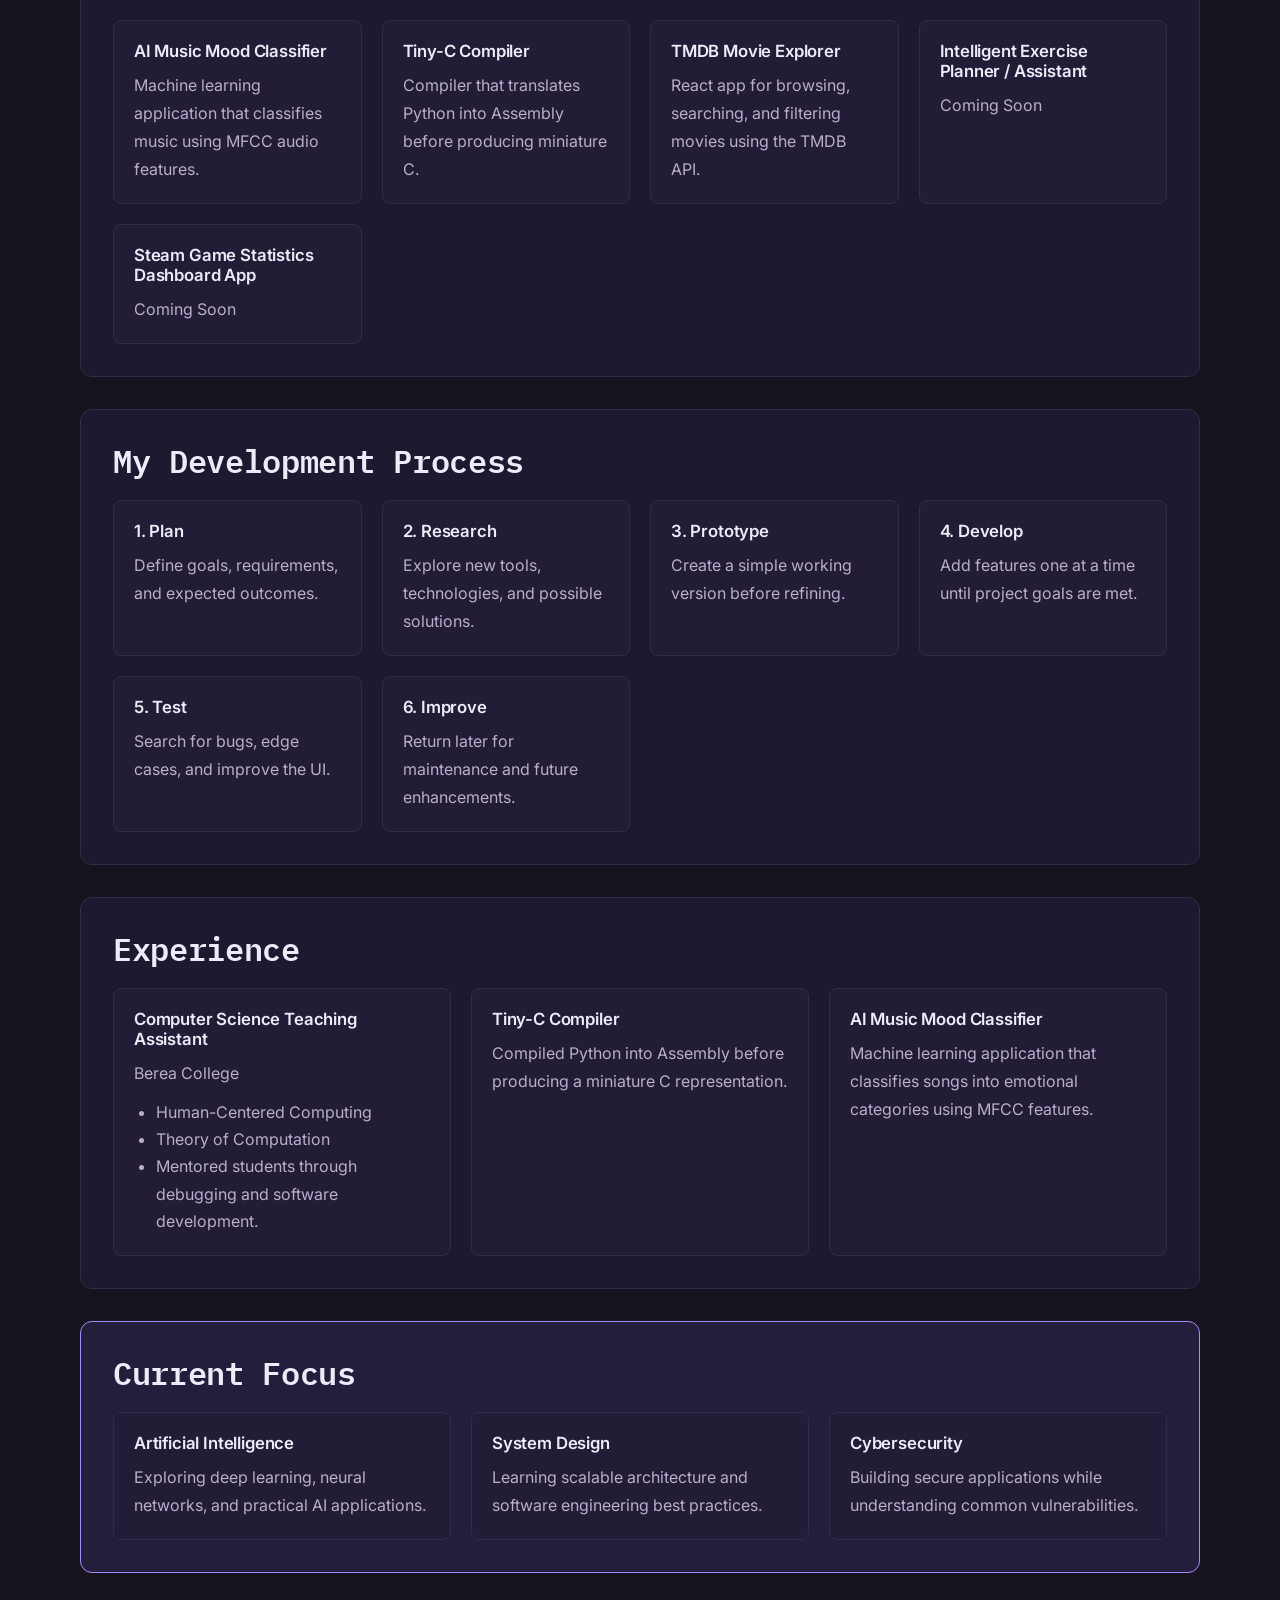
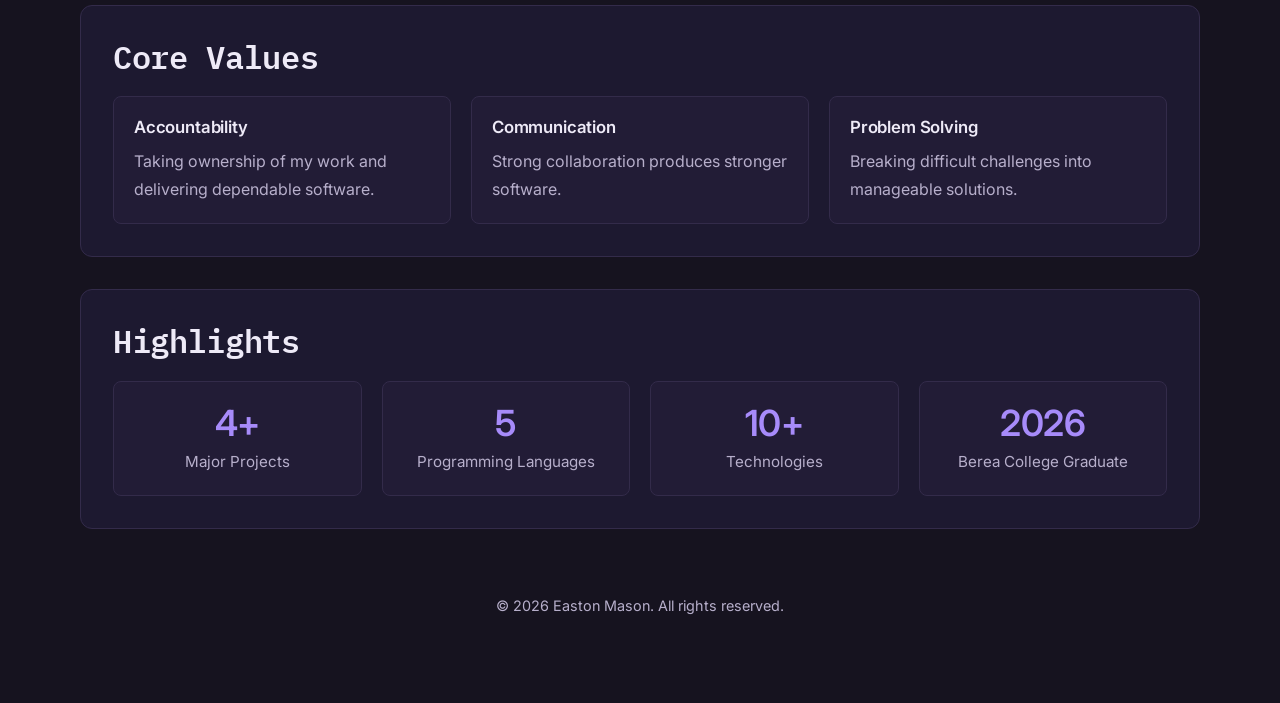
==== commit d66509d6: "Redesigned styling with light/dark themes, choose color scheme to be a purple / amethyst color, WCAG" ====
--- a/index.html
+++ b/index.html
@@ -4,6 +4,16 @@
         <meta charset="UTF-8">
         <meta name="viewport" content="width=device-width, initial-scale=1.0">
         <title>Personal Portfolio | Easton Mason</title>
+        <script>
+            (function () {
+                try {
+                    var stored = localStorage.getItem('theme');
+                    if (stored === 'light' || stored === 'dark') {
+                        document.documentElement.setAttribute('data-theme', stored);
+                    }
+                } catch (e) {}
+            })();
+        </script>
         <link rel="stylesheet" href="styles.css">
     </head>
 
@@ -14,7 +24,7 @@
         <main id="main-content">
             <header>
                 <nav class="card container nav-container" aria-label="Primary">
-                    <a class="brand" href="index.html">Easton Mason<span aria-hidden="true"></span></a>
+                    <a class="brand" href="index.html">Easton Mason<span aria-hidden="true">.</span></a>
                     <ul class="nav-links" id="primary-nav">
                         <li><a href="index.html" class="active" aria-current="page">Home</a></li>
                         <li><a href="about.html">About Me</a></li>
@@ -23,18 +33,26 @@
                         <li><a href="projects.html">Projects</a></li>
                         <li><a href="contact.html">Contact</a></li>
                     </ul>
-                    
-                    <!-- Mobile Menu Toggle -->
-                    <button
-                        type="button"
-                        class="mobile-toggle"
-                        aria-expanded="false"
-                        aria-controls="primary-nav"
-                        aria-label="Open menu">
-                        <span class="bar"></span>
-                        <span class="bar"></span>
-                        <span class="bar"></span>
-                    </button>
+                    <div class="nav-actions">
+                        <!-- Theme Toggle -->
+                        <button type="button" class="theme-toggle" aria-label="Switch to light theme">
+                            <svg class="icon-moon" viewBox="0 0 24 24" fill="none" stroke="currentColor" stroke-width="2" stroke-linecap="round" stroke-linejoin="round" aria-hidden="true"><path d="M21 12.79A9 9 0 1 1 11.21 3 7 7 0 0 0 21 12.79z"></path></svg>
+                            <svg class="icon-sun" viewBox="0 0 24 24" fill="none" stroke="currentColor" stroke-width="2" stroke-linecap="round" stroke-linejoin="round" aria-hidden="true"><circle cx="12" cy="12" r="5"></circle><line x1="12" y1="1" x2="12" y2="3"></line><line x1="12" y1="21" x2="12" y2="23"></line><line x1="4.22" y1="4.22" x2="5.64" y2="5.64"></line><line x1="18.36" y1="18.36" x2="19.78" y2="19.78"></line><line x1="1" y1="12" x2="3" y2="12"></line><line x1="21" y1="12" x2="23" y2="12"></line><line x1="4.22" y1="19.78" x2="5.64" y2="18.36"></line><line x1="18.36" y1="5.64" x2="19.78" y2="4.22"></line></svg>
+                        </button>
+
+                        <!-- Mobile Menu Toggle -->
+                        <button
+                            type="button"
+                            class="mobile-toggle"
+                            aria-expanded="false"
+                            aria-controls="primary-nav"
+                            aria-label="Open menu">
+                            <span class="bar"></span>
+                            <span class="bar"></span>
+                            <span class="bar"></span>
+                        </button>
+                    </div>
+
                 </nav>
             </header>
 
--- a/styles.css
+++ b/styles.css
@@ -11,18 +11,19 @@
    1. Design tokens
    --------------------------------------------------------- */
 :root {
-  /* Color */
-  --bg: #faf9f6;
-  --bg-raised: #ffffff;
-  --bg-muted: #f1f0eb;
-  --ink: #15181d;
-  --ink-soft: #4b505a;
-  --line: #e2e0d8;
-  --line-strong: #cac7bb;
-  --accent: #1b6e52;
-  --accent-strong: #124f3b;
-  --accent-soft: #e5efe9;
-  --focus-ring: #1256c4;
+  /* Color — Amethyst Night (default) */
+  --bg: #16131f;
+  --bg-raised: #1d1930;
+  --bg-muted: #221c36;
+  --ink: #eeeaf7;
+  --ink-soft: #b7afcb;
+  --line: #332b4a;
+  --line-strong: #4a3f6b;
+  --accent: #a78bfa;
+  --accent-strong: #c4b5fd;
+  --accent-soft: #241e3d;
+  --on-accent: #16131f;
+  --focus-ring: var(--accent);
 
   /* Type */
   --font-display: "IBM Plex Mono", ui-monospace, "SFMono-Regular", Menlo, monospace;
@@ -43,6 +44,24 @@
   --radius-sm: 8px;
 }
 
+/* Light mode — "Violet ink", same purple family as Amethyst Night,
+   just flipped light. Activated by [data-theme="light"] on <html>,
+   set by script.js and persisted in localStorage. */
+:root[data-theme="light"] {
+  --bg: #faf9fc;
+  --bg-raised: #ffffff;
+  --bg-muted: #f1eef8;
+  --ink: #17151f;
+  --ink-soft: #514d5e;
+  --line: #e4e0ed;
+  --line-strong: #ccc5de;
+  --accent: #5b3fa6;
+  --accent-strong: #432e7d;
+  --accent-soft: #ede7f9;
+  --on-accent: #ffffff;
+  --focus-ring: var(--accent);
+}
+
 /* ---------------------------------------------------------
    2. Reset
    --------------------------------------------------------- */
@@ -71,6 +90,7 @@
   background: var(--bg);
   line-height: 1.6;
   overflow-x: hidden;
+  transition: background-color 0.2s ease, color 0.2s ease;
 }
 
 img {
@@ -108,7 +128,7 @@
   left: 1rem;
   z-index: 1000;
   background: var(--ink);
-  color: #ffffff;
+  color: var(--bg);
   padding: 0.85rem 1.25rem;
   border-radius: var(--radius-sm);
   font-family: var(--font-display);
@@ -270,6 +290,13 @@
   margin: 0;
 }
 
+.nav-actions {
+  display: flex;
+  align-items: center;
+  gap: 0.5rem;
+  flex-shrink: 0;
+}
+
 .nav-links li a {
   display: inline-flex;
   align-items: center;
@@ -327,6 +354,47 @@
 
 .mobile-toggle[aria-expanded="true"] .bar:nth-child(3) {
   transform: translateY(-7px) rotate(-45deg);
+}
+
+/* Light/dark theme toggle */
+.theme-toggle {
+  display: flex;
+  align-items: center;
+  justify-content: center;
+  width: 44px;
+  height: 44px;
+  flex-shrink: 0;
+  border: 1px solid var(--line-strong);
+  border-radius: var(--radius-sm);
+  background: transparent;
+  color: var(--ink);
+  cursor: pointer;
+}
+
+.theme-toggle:hover {
+  border-color: var(--accent);
+  color: var(--accent);
+}
+
+.theme-toggle svg {
+  width: 18px;
+  height: 18px;
+}
+
+.theme-toggle .icon-moon {
+  display: block;
+}
+
+.theme-toggle .icon-sun {
+  display: none;
+}
+
+:root[data-theme="light"] .theme-toggle .icon-moon {
+  display: none;
+}
+
+:root[data-theme="light"] .theme-toggle .icon-sun {
+  display: block;
 }
 
 /* ---------------------------------------------------------
@@ -355,7 +423,7 @@
 button:hover {
   background: var(--accent);
   border-color: var(--accent);
-  color: #ffffff;
+  color: var(--on-accent);
   transform: translateY(-1px);
 }
 
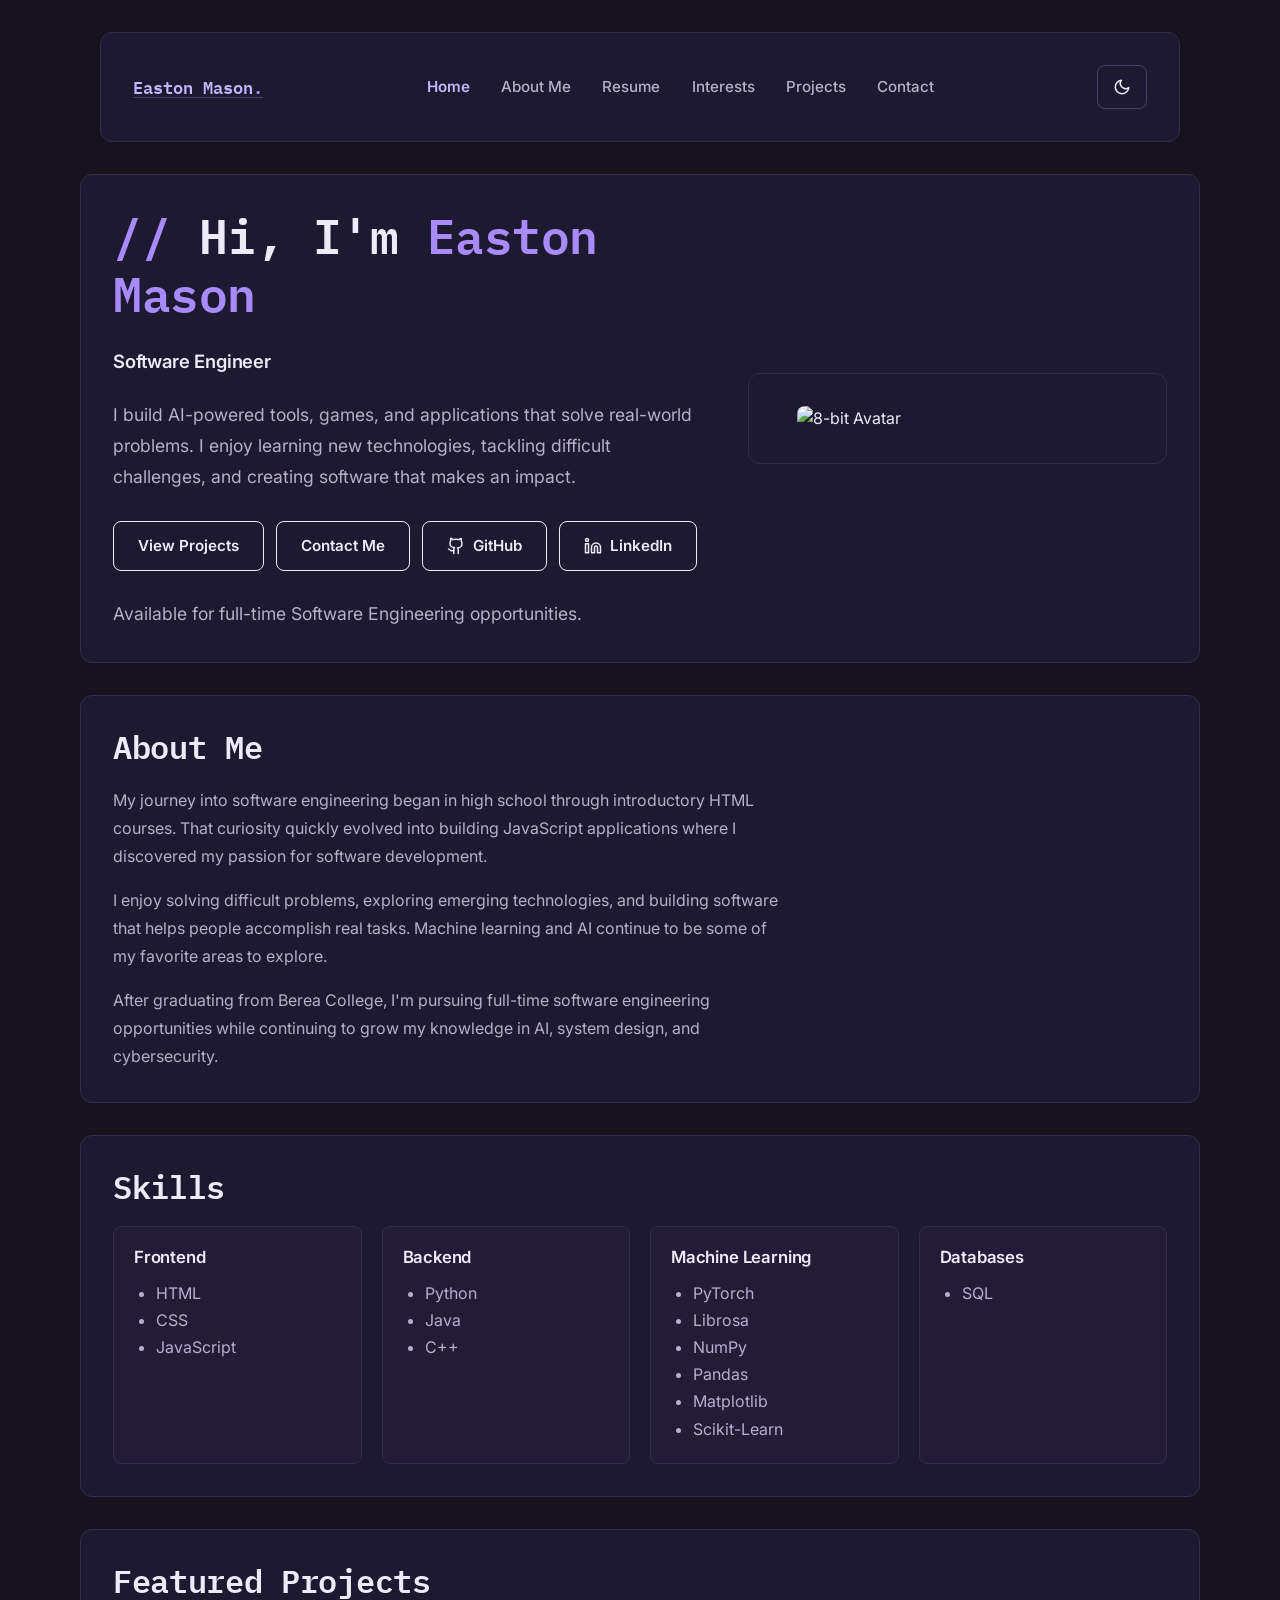
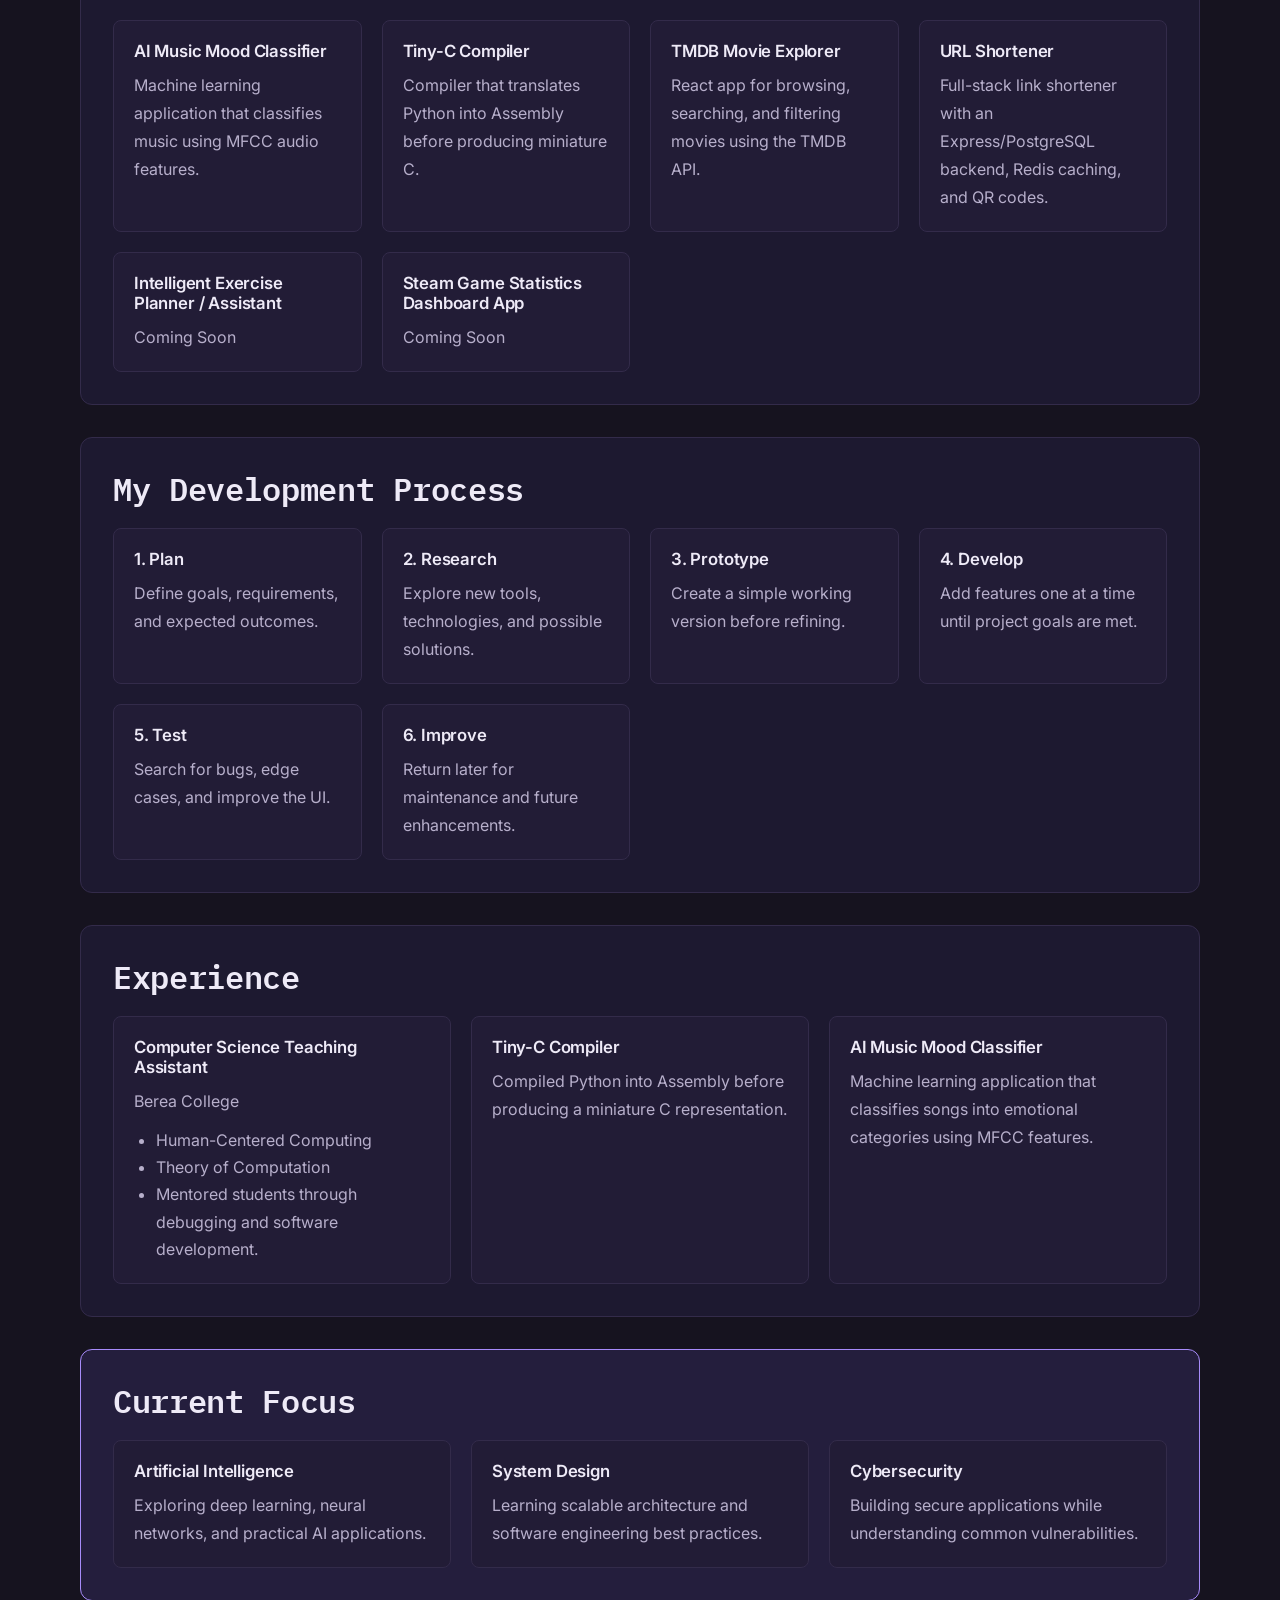
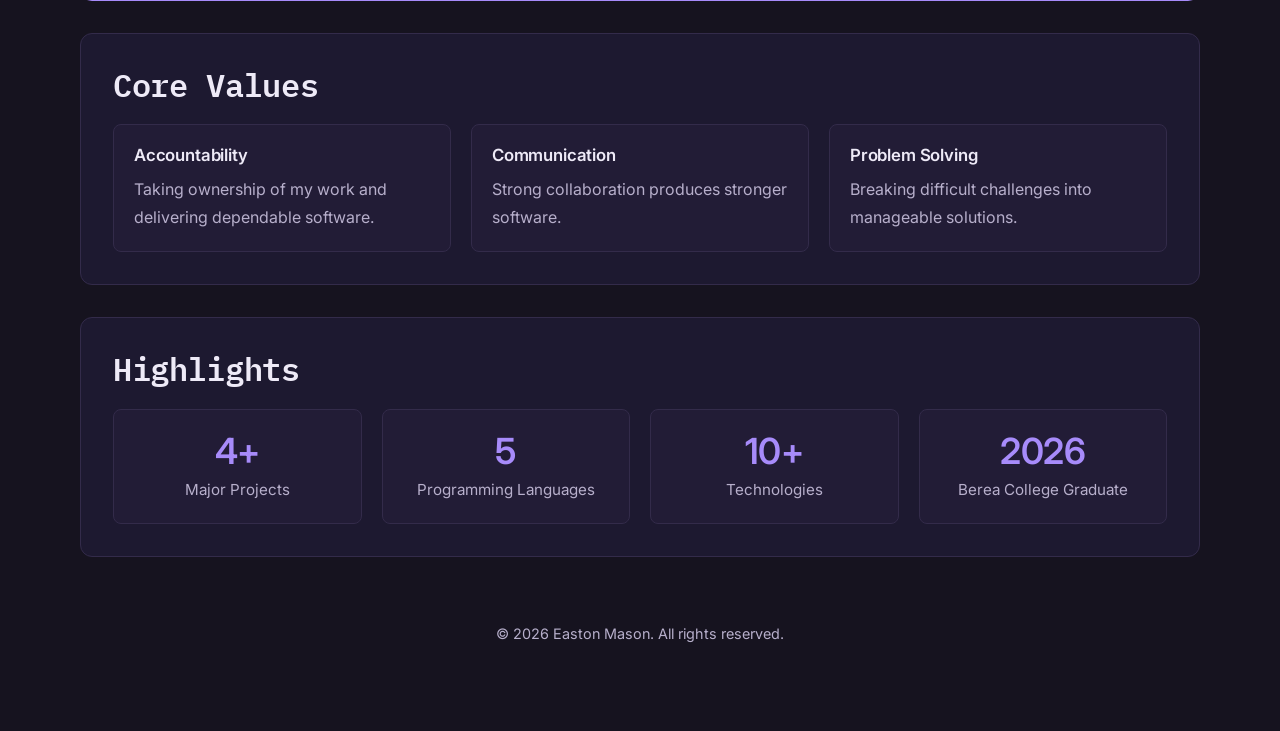
==== commit 149daa30: "fixed visibility issue for day/night mode button caused by flex-box svg width" ====
--- a/index.html
+++ b/index.html
@@ -47,9 +47,8 @@
                             aria-expanded="false"
                             aria-controls="primary-nav"
                             aria-label="Open menu">
-                            <span class="bar"></span>
-                            <span class="bar"></span>
-                            <span class="bar"></span>
+                            <svg class="icon-menu" viewBox="0 0 24 24" fill="none" stroke="currentColor" stroke-width="2" stroke-linecap="round" stroke-linejoin="round" aria-hidden="true"><line x1="4" x2="20" y1="12" y2="12"></line><line x1="4" x2="20" y1="6" y2="6"></line><line x1="4" x2="20" y1="18" y2="18"></line></svg>
+                            <svg class="icon-close" viewBox="0 0 24 24" fill="none" stroke="currentColor" stroke-width="2" stroke-linecap="round" stroke-linejoin="round" aria-hidden="true"><path d="M18 6 6 18"></path><path d="m6 6 12 12"></path></svg>
                         </button>
                     </div>
 
@@ -80,10 +79,12 @@
                                 Contact Me
                             </a>
                             <a class="button" href="https://github.com/masone3" target="_blank" rel="noopener noreferrer">
+                                <svg viewBox="0 0 24 24" fill="none" stroke="currentColor" stroke-width="2" stroke-linecap="round" stroke-linejoin="round" aria-hidden="true"><path d="M15 22v-4a4.8 4.8 0 0 0-1-3.5c3 0 6-2 6-5.5.08-1.25-.27-2.48-1-3.5.28-1.15.28-2.35 0-3.5 0 0-1 0-3 1.5-2.64-.5-5.36-.5-8 0C6 1.5 5 1.5 5 1.5c-.3 1.15-.3 2.35 0 3.5A5.403 5.403 0 0 0 4 8.5C4 12 7 14 10 14a4.8 4.8 0 0 0-1 3.5V22"></path><path d="M9 18c-4.51 2-5-2-7-2"></path></svg>
                                 GitHub
                                  <span class="visually-hidden">(opens in a new tab)</span>
                             </a>
                             <a class="button" href="https://www.linkedin.com/in/easton-mason/" target="_blank" rel="noopener noreferrer">
+                                <svg viewBox="0 0 24 24" fill="none" stroke="currentColor" stroke-width="2" stroke-linecap="round" stroke-linejoin="round" aria-hidden="true"><path d="M16 8a6 6 0 0 1 6 6v7h-4v-7a2 2 0 0 0-2-2 2 2 0 0 0-2 2v7h-4v-7a6 6 0 0 1 6-6z"></path><rect width="4" height="12" x="2" y="9"></rect><circle cx="4" cy="4" r="2"></circle></svg>
                                 LinkedIn
                                  <span class="visually-hidden">(opens in a new tab)</span>
                             </a>
@@ -182,6 +183,10 @@
                         <p>React app for browsing, searching, and filtering movies using the TMDB API.</p>
                     </article>
                     <article>
+                        <h3>URL Shortener</h3>
+                        <p>Full-stack link shortener with an Express/PostgreSQL backend, Redis caching, and QR codes.</p>
+                    </article>
+                    <article>
                         <h3>Intelligent Exercise Planner / Assistant</h3>
                         <p>Coming Soon</p>
                     </article>
--- a/styles.css
+++ b/styles.css
@@ -24,6 +24,7 @@
   --accent-soft: #241e3d;
   --on-accent: #16131f;
   --focus-ring: var(--accent);
+  color-scheme: dark;
 
   /* Type */
   --font-display: "IBM Plex Mono", ui-monospace, "SFMono-Regular", Menlo, monospace;
@@ -60,6 +61,7 @@
   --accent-soft: #ede7f9;
   --on-accent: #ffffff;
   --focus-ring: var(--accent);
+  color-scheme: light;
 }
 
 /* ---------------------------------------------------------
@@ -323,37 +325,44 @@
 /* Mobile menu toggle button */
 .mobile-toggle {
   display: none;
-  flex-direction: column;
+  align-items: center;
   justify-content: center;
-  align-items: center;
-  gap: 5px;
   width: 44px;
   height: 44px;
   border: 1px solid var(--line-strong);
   border-radius: var(--radius-sm);
   background: transparent;
+  color: var(--ink);
   cursor: pointer;
-}
-
-.mobile-toggle .bar {
+  appearance: none;
+  -webkit-appearance: none;
+}
+
+.mobile-toggle svg {
+  width: 20px;
+  height: 20px;
+  min-width: 20px;
+  flex-shrink: 0;
   display: block;
-  width: 20px;
-  height: 2px;
-  background: var(--ink);
-  border-radius: 999px;
-  transition: transform 0.2s ease, opacity 0.2s ease;
-}
-
-.mobile-toggle[aria-expanded="true"] .bar:nth-child(1) {
-  transform: translateY(7px) rotate(45deg);
-}
-
-.mobile-toggle[aria-expanded="true"] .bar:nth-child(2) {
-  opacity: 0;
-}
-
-.mobile-toggle[aria-expanded="true"] .bar:nth-child(3) {
-  transform: translateY(-7px) rotate(-45deg);
+  forced-color-adjust: none;
+}
+
+.mobile-toggle:hover {
+  background: transparent;
+  border-color: var(--accent);
+  color: var(--accent);
+}
+
+.mobile-toggle .icon-close {
+  display: none;
+}
+
+.mobile-toggle[aria-expanded="true"] .icon-menu {
+  display: none;
+}
+
+.mobile-toggle[aria-expanded="true"] .icon-close {
+  display: block;
 }
 
 /* Light/dark theme toggle */
@@ -369,9 +378,12 @@
   background: transparent;
   color: var(--ink);
   cursor: pointer;
+  appearance: none;
+  -webkit-appearance: none;
 }
 
 .theme-toggle:hover {
+  background: transparent;
   border-color: var(--accent);
   color: var(--accent);
 }
@@ -379,6 +391,10 @@
 .theme-toggle svg {
   width: 18px;
   height: 18px;
+  min-width: 18px;
+  flex-shrink: 0;
+  display: block;
+  forced-color-adjust: none;
 }
 
 .theme-toggle .icon-moon {
@@ -405,6 +421,7 @@
   display: inline-flex;
   align-items: center;
   justify-content: center;
+  gap: 0.5rem;
   min-height: 44px;
   padding: 0.75rem 1.5rem;
   border-radius: var(--radius-sm);
@@ -417,6 +434,14 @@
   text-decoration: none;
   cursor: pointer;
   transition: background-color 0.15s ease, border-color 0.15s ease, color 0.15s ease, transform 0.15s ease;
+}
+
+a.button svg {
+  width: 18px;
+  height: 18px;
+  min-width: 18px;
+  flex-shrink: 0;
+  display: block;
 }
 
 a.button:hover,
@@ -736,4 +761,16 @@
 h2,
 h3 {
   overflow-wrap: break-word;
+}
+
+/* Belt-and-suspenders: some browsers need an explicit color declared
+   alongside forced-color-adjust: none to guarantee these icons paint
+   under forced-colors / high-contrast mode, rather than just being
+   exempted and left to fall back on nothing. */
+@media (forced-colors: active) {
+  .theme-toggle svg,
+  .mobile-toggle svg {
+    forced-color-adjust: none;
+    color: CanvasText;
+  }
 }
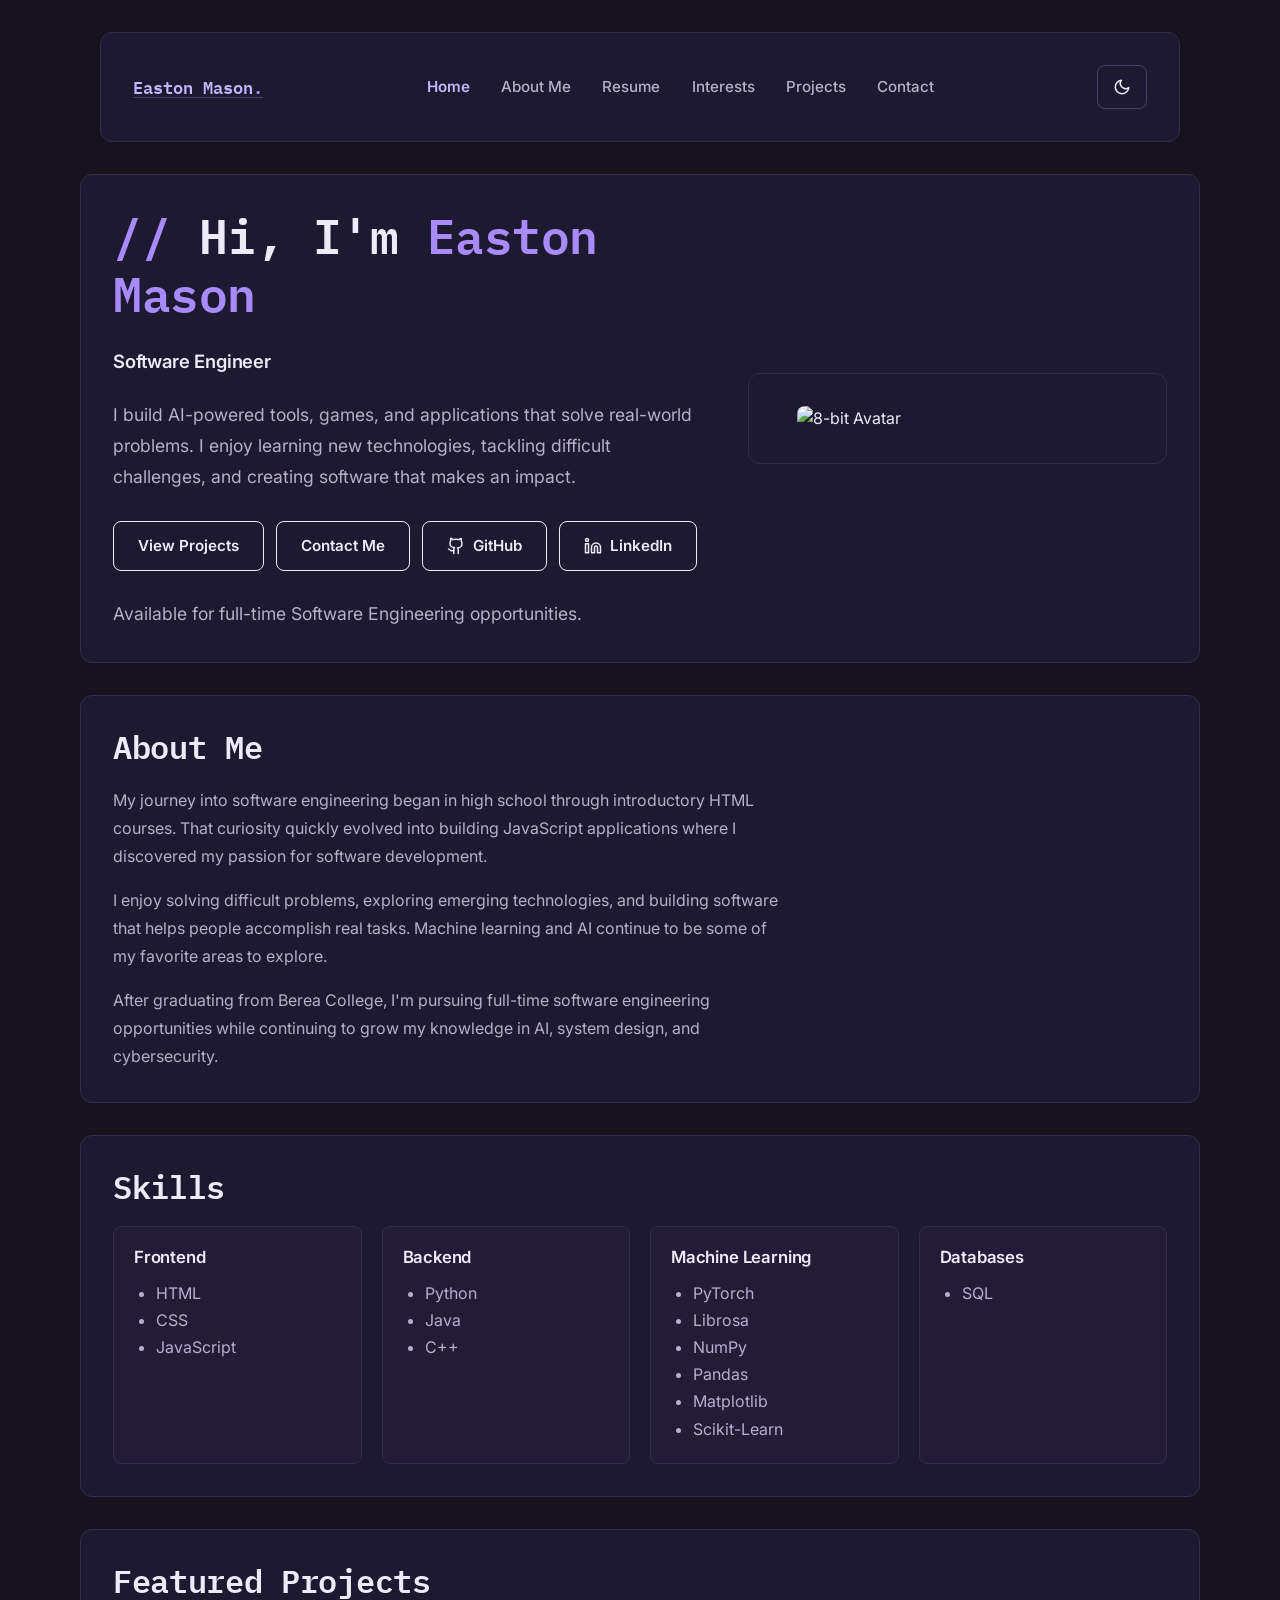
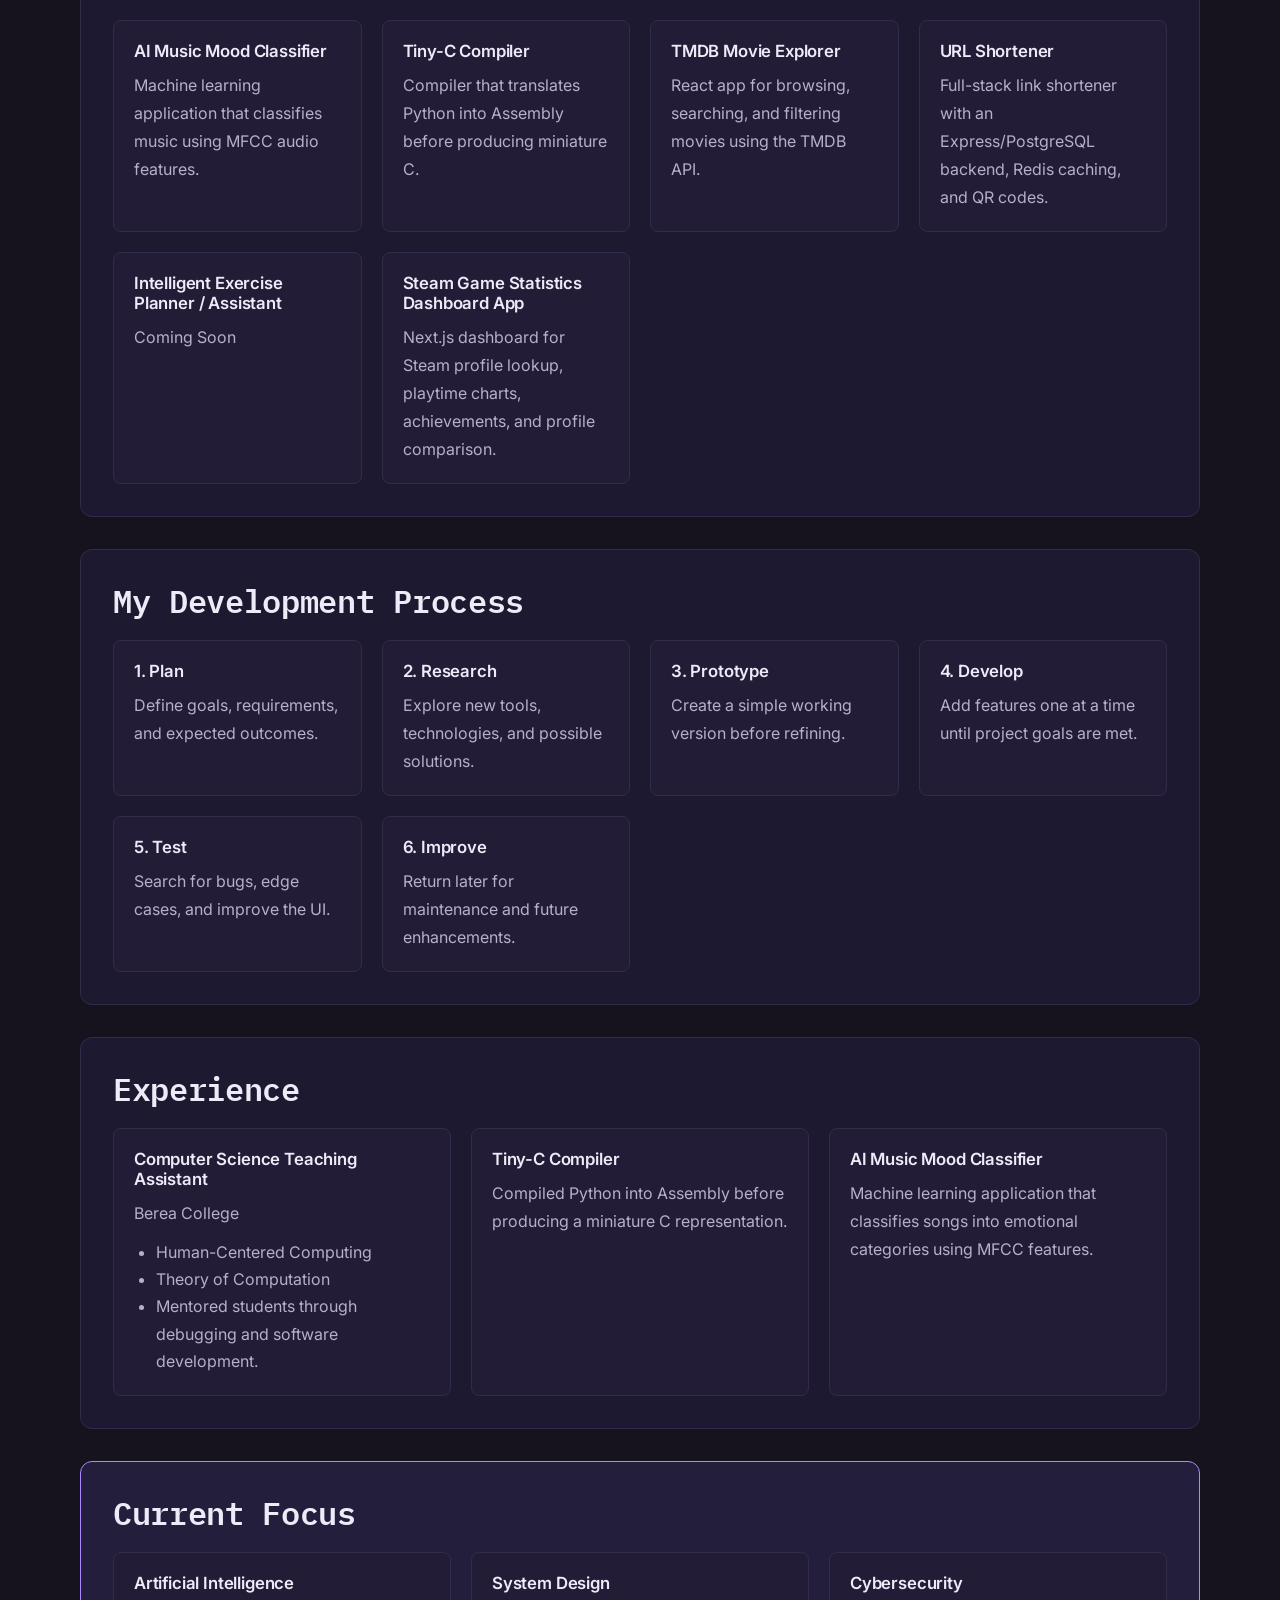
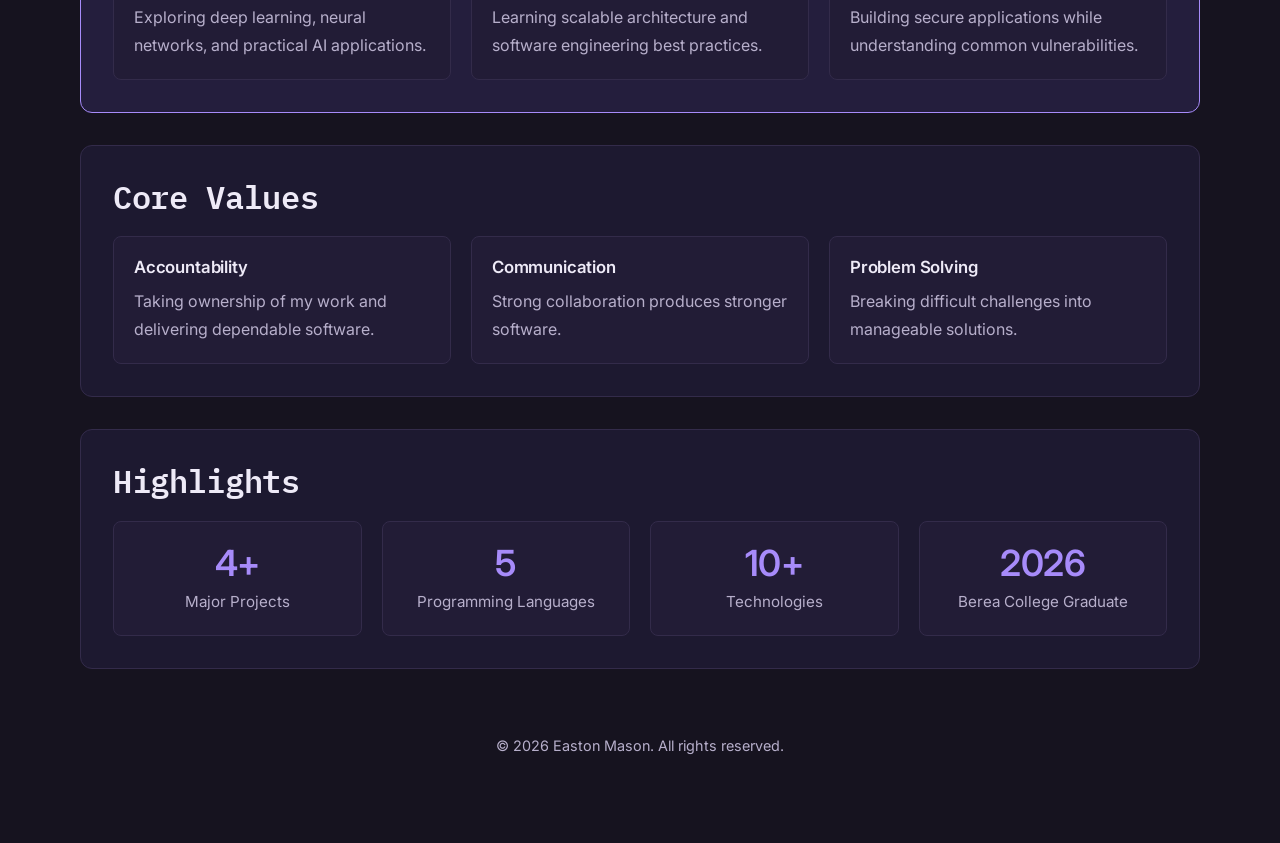
==== commit 2adaf335: "Updated projects to include steam statistics dashboard app project" ====
--- a/index.html
+++ b/index.html
@@ -192,7 +192,7 @@
                     </article>
                     <article>
                         <h3>Steam Game Statistics Dashboard App</h3>
-                        <p>Coming Soon</p>
+                        <p>Next.js dashboard for Steam profile lookup, playtime charts, achievements, and profile comparison.</p>
                     </article>
                 </div>
             </section>
